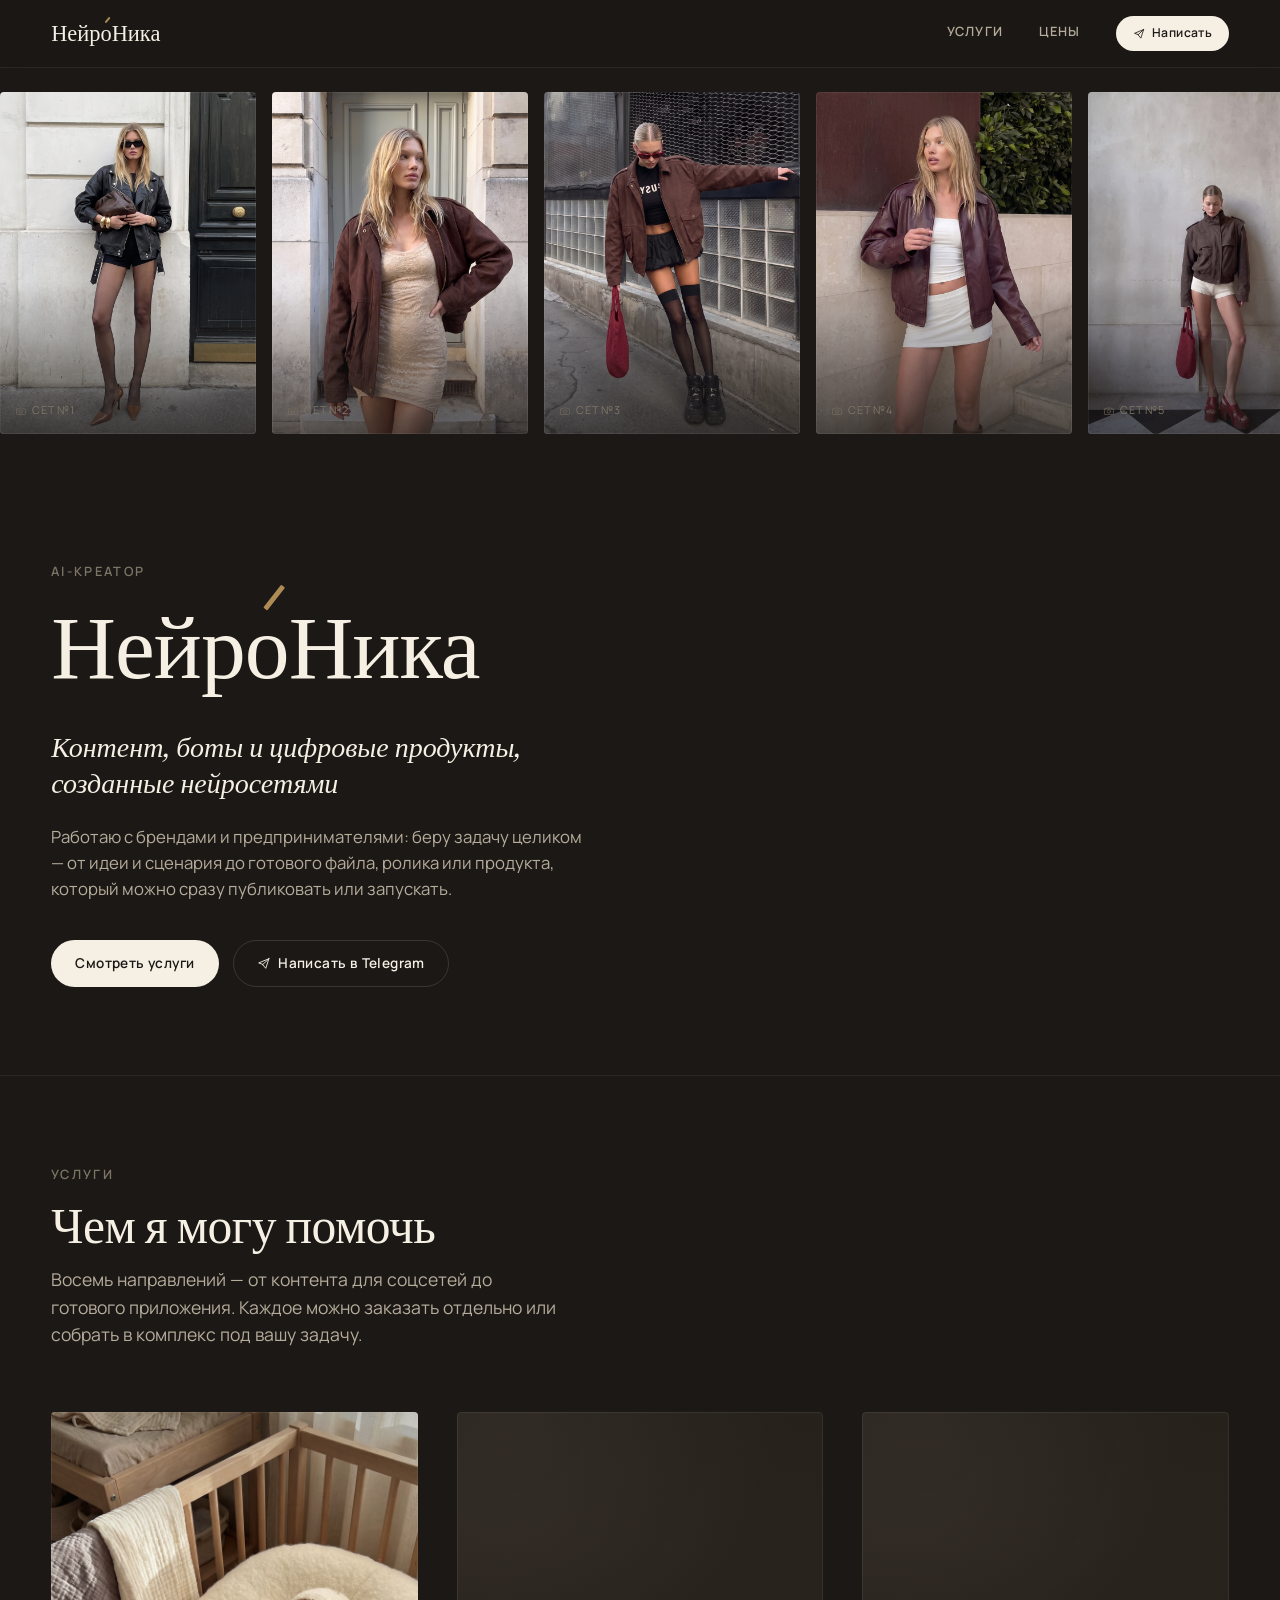
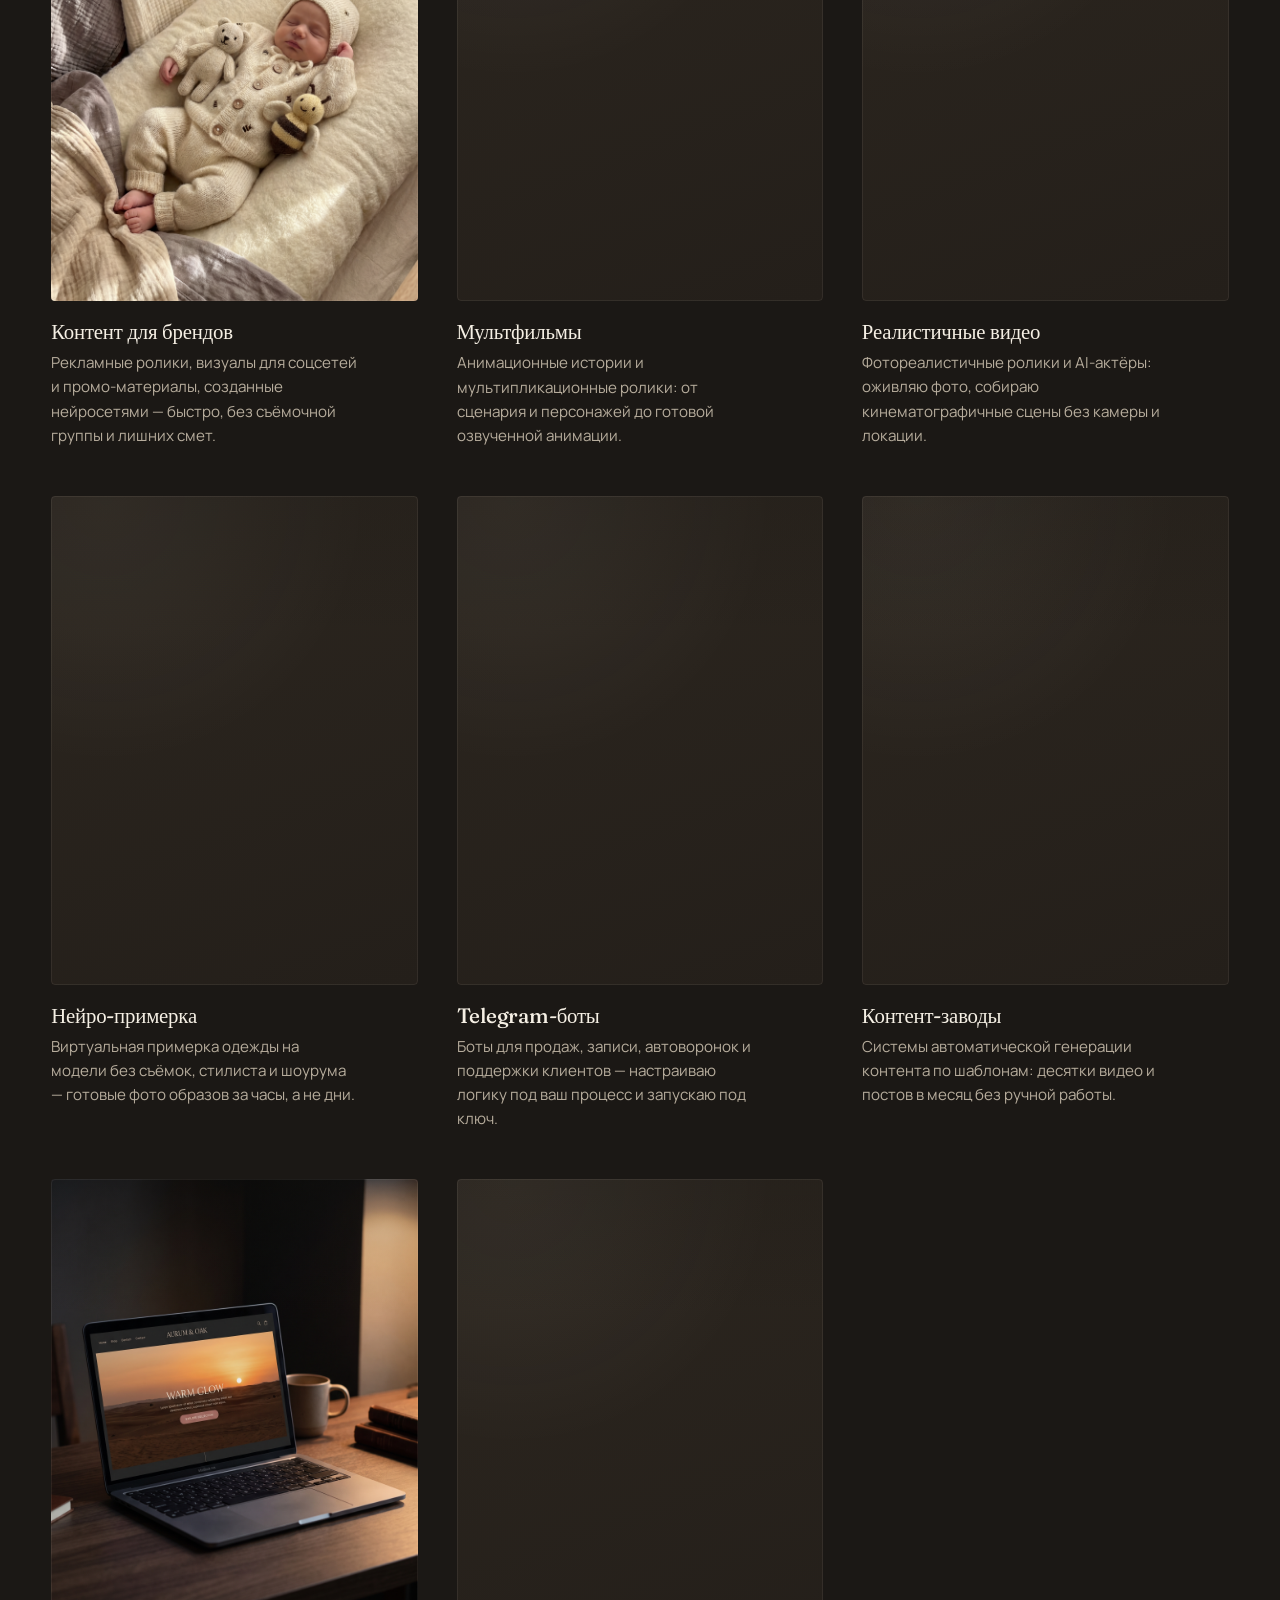
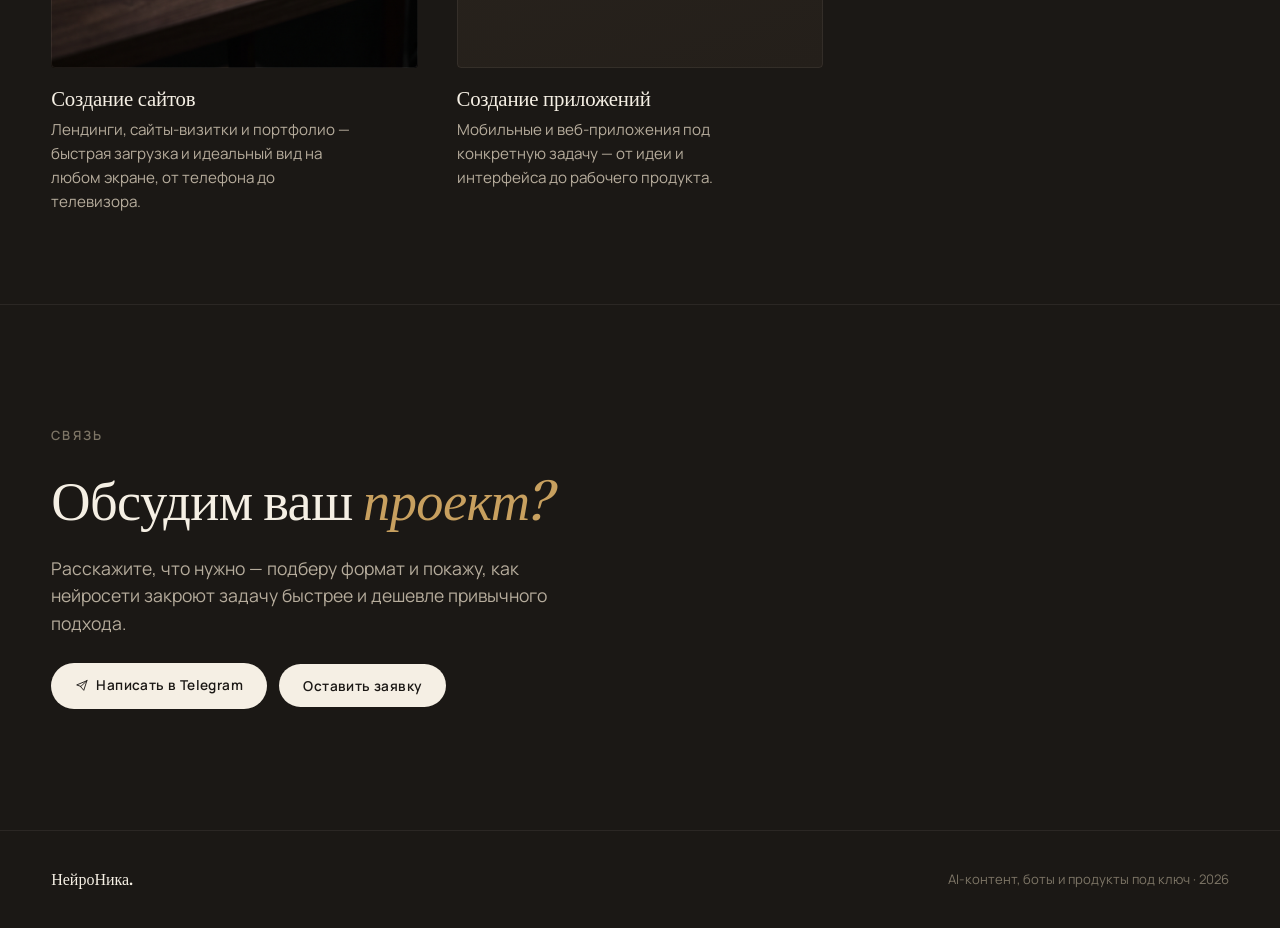
==== index.html @ aef2e0ed "Цены, заявки в Telegram, сеты 1–6, медиа услуг" ====
<!DOCTYPE html>
<html lang="ru">
<head>
  <meta charset="UTF-8">
  <meta name="viewport" content="width=device-width, initial-scale=1.0">
  <title>НейроНика — AI-креатор: контент, боты и цифровые продукты</title>
  <meta name="description" content="НейроНика — нейрокреатор. Контент для брендов, мультфильмы, реалистичные видео, нейро-примерка, Telegram-боты, контент-заводы, сайты и приложения.">
  <meta name="theme-color" content="#1b1815">

  <meta property="og:type" content="website">
  <meta property="og:title" content="НейроНика — AI-креатор">
  <meta property="og:description" content="Контент, боты и цифровые продукты, созданные нейросетями. Восемь направлений под ключ.">
  <meta property="og:locale" content="ru_RU">
  <!-- TODO: заменить на реальный домен после покупки -->
  <meta property="og:url" content="https://example.com/">

  <link rel="icon" href="assets/favicon.svg" type="image/svg+xml">
  <link rel="preconnect" href="https://fonts.googleapis.com">
  <link rel="preconnect" href="https://fonts.gstatic.com" crossorigin>
  <link href="https://fonts.googleapis.com/css2?family=Fraunces:ital,opsz,wght@0,9..144,300;0,9..144,400;0,9..144,500;0,9..144,600;1,9..144,400;1,9..144,500&family=Manrope:wght@300;400;500;600;700&display=swap" rel="stylesheet">
  <link rel="stylesheet" href="css/styles.css">
</head>
<body>

  <svg style="display:none" aria-hidden="true">
    <defs>
      <symbol id="icon-camera" viewBox="0 0 24 24" fill="none" stroke="currentColor" stroke-width="1.5" stroke-linecap="round" stroke-linejoin="round">
        <path d="M4 8h3l1.5-2h7L17 8h3a1 1 0 0 1 1 1v9a1 1 0 0 1-1 1H4a1 1 0 0 1-1-1V9a1 1 0 0 1 1-1z"/>
        <circle cx="12" cy="13" r="3.3"/>
      </symbol>
      <symbol id="icon-send" viewBox="0 0 24 24" fill="none" stroke="currentColor" stroke-width="1.6" stroke-linecap="round" stroke-linejoin="round">
        <path d="M21 3L3 10.5l7 2.5m11-10l-5.5 17-5.5-6.5m11-10.5L10.5 13"/>
      </symbol>
    </defs>
  </svg>

  <header class="site-header">
    <div class="container">
      <a href="#top" class="logo" aria-label="НейроНика"><span class="brand-title">Нейр<span class="brand-title__o">о</span>Ника</span></a>
      <nav class="nav-links" aria-label="Основная навигация">
        <a href="#services" class="nav-link nav-link--services">Услуги</a>
        <a href="prices/" class="nav-link">Цены</a>
        <a href="https://t.me/che_nikaa" target="_blank" rel="noopener noreferrer" class="btn btn-primary btn-sm">
          <svg viewBox="0 0 24 24" aria-hidden="true"><use href="#icon-send"></use></svg>
          Написать
        </a>
      </nav>
    </div>
  </header>

  <main id="top">

    <div class="filmstrip" role="group" aria-label="Примеры работ">
      <a href="series/01/" class="film-tile">
        <img src="assets/images/works/series-01/db2954a165c34dc697b6469d724d5fc7_aec87408-4393-461d-ba6b-714c291a4aa3.jpg" alt="Нейро-примерка — Сет №1" width="600" height="800" loading="eager" decoding="async">
        <span class="film-tag"><svg viewBox="0 0 24 24" aria-hidden="true"><use href="#icon-camera"></use></svg>Сет №1</span>
      </a>
      <a href="series/02/" class="film-tile">
        <img src="assets/images/works/series-02/d6ce73dec37bade23260303c19ba2af7_a96a1e4a-4b61-44e6-9b2e-cac2b921587a.jpg" alt="Нейро-примерка — Сет №2" width="600" height="800" loading="lazy" decoding="async">
        <span class="film-tag"><svg viewBox="0 0 24 24" aria-hidden="true"><use href="#icon-camera"></use></svg>Сет №2</span>
      </a>
      <a href="series/03/" class="film-tile">
        <img src="assets/images/works/series-03/fcf70275f054d0418238fe9f2f828f1e_432818bc-a2c5-4dc4-a0d6-c63102c9b6f2.jpg" alt="Нейро-примерка — Сет №3" width="600" height="800" loading="lazy" decoding="async">
        <span class="film-tag"><svg viewBox="0 0 24 24" aria-hidden="true"><use href="#icon-camera"></use></svg>Сет №3</span>
      </a>
      <a href="series/04/" class="film-tile">
        <img src="assets/images/works/series-04/01aa1f10568a02f12cfb9216b314f72f_e4034521-67de-4f1c-bacf-3a342560a0cd.jpg" alt="Нейро-примерка — Сет №4" width="600" height="800" loading="lazy" decoding="async">
        <span class="film-tag"><svg viewBox="0 0 24 24" aria-hidden="true"><use href="#icon-camera"></use></svg>Сет №4</span>
      </a>
      <a href="series/05/" class="film-tile">
        <img src="assets/images/works/series-05/16810db8bfdfdb007d8f62977740484d_64b563f0-cc37-4170-bdbc-8fb4809f1f68.jpg" alt="Нейро-примерка — Сет №5" width="600" height="800" loading="lazy" decoding="async">
        <span class="film-tag"><svg viewBox="0 0 24 24" aria-hidden="true"><use href="#icon-camera"></use></svg>Сет №5</span>
      </a>
      <a href="series/06/" class="film-tile">
        <img src="assets/images/works/series-06/b8d2c90292c4b84c788c985b52a58bea_7c5979e8-f31d-4ab7-b8d0-846ca2a7879c.jpg" alt="Нейро-примерка — Сет №6" width="600" height="800" loading="lazy" decoding="async">
        <span class="film-tag"><svg viewBox="0 0 24 24" aria-hidden="true"><use href="#icon-camera"></use></svg>Сет №6</span>
      </a>
    </div>

    <section class="hero">
      <div class="container">
        <div class="hero-inner">
          <span class="eyebrow">AI-креатор</span>
          <h1><span class="brand-title">Нейр<span class="brand-title__o">о</span>Ника</span></h1>
          <p class="hero-lead">Контент, боты и цифровые продукты, созданные нейросетями</p>
          <p class="hero-sub">Работаю с брендами и предпринимателями: беру задачу целиком — от идеи и сценария до готового файла, ролика или продукта, который можно сразу публиковать или запускать.</p>
          <div class="hero-actions">
            <a href="#services" class="btn btn-primary">Смотреть услуги</a>
            <a href="https://t.me/che_nikaa" target="_blank" rel="noopener noreferrer" class="btn btn-ghost">
              <svg viewBox="0 0 24 24" aria-hidden="true"><use href="#icon-send"></use></svg>
              Написать в Telegram
            </a>
          </div>
        </div>
      </div>
    </section>

    <section class="services" id="services">
      <div class="container">
        <div class="section-head">
          <span class="eyebrow">Услуги</span>
          <h2>Чем я могу помочь</h2>
          <p>Восемь направлений — от контента для соцсетей до готового приложения. Каждое можно заказать отдельно или собрать в комплекс под вашу задачу.</p>
        </div>

        <div class="services-grid">

          <article class="card">
            <div class="card-photo">
              <img src="assets/images/services/service-01.jpg" alt="Контент для брендов" width="600" height="800" loading="lazy" decoding="async">
            </div>
            <h3>Контент для брендов</h3>
            <p>Рекламные ролики, визуалы для соцсетей и промо-материалы, созданные нейросетями — быстро, без съёмочной группы и лишних смет.</p>
          </article>

          <article class="card">
            <div class="card-photo">
              <video src="assets/videos/services/service-02.mp4" muted loop playsinline autoplay preload="metadata" aria-label="Мультфильмы — пример работы"></video>
            </div>
            <h3>Мультфильмы</h3>
            <p>Анимационные истории и мультипликационные ролики: от сценария и персонажей до готовой озвученной анимации.</p>
          </article>

          <article class="card">
            <div class="card-photo">
              <video src="assets/videos/services/service-03.mp4" muted loop playsinline autoplay preload="metadata" aria-label="Реалистичные видео — пример работы"></video>
            </div>
            <h3>Реалистичные видео</h3>
            <p>Фотореалистичные ролики и AI-актёры: оживляю фото, собираю кинематографичные сцены без камеры и локации.</p>
          </article>

          <article class="card">
            <div class="card-photo">
              <img src="assets/images/services/service-04.jpg" alt="Нейро-примерка" width="600" height="800" loading="lazy" decoding="async">
            </div>
            <h3>Нейро-примерка</h3>
            <p>Виртуальная примерка одежды на модели без съёмок, стилиста и шоурума — готовые фото образов за часы, а не дни.</p>
          </article>

          <article class="card">
            <div class="card-photo">
              <img src="assets/images/services/service-05.jpg" alt="Telegram-боты" width="600" height="800" loading="lazy" decoding="async">
            </div>
            <h3>Telegram-боты</h3>
            <p>Боты для продаж, записи, автоворонок и поддержки клиентов — настраиваю логику под ваш процесс и запускаю под ключ.</p>
          </article>

          <article class="card">
            <div class="card-photo">
              <img src="assets/images/services/service-06.jpg" alt="Контент-заводы" width="600" height="800" loading="lazy" decoding="async">
            </div>
            <h3>Контент-заводы</h3>
            <p>Системы автоматической генерации контента по шаблонам: десятки видео и постов в месяц без ручной работы.</p>
          </article>

          <article class="card">
            <div class="card-photo">
              <img src="assets/images/services/service-07.jpg" alt="Создание сайтов" width="600" height="800" loading="lazy" decoding="async">
            </div>
            <h3>Создание сайтов</h3>
            <p>Лендинги, сайты-визитки и портфолио — быстрая загрузка и идеальный вид на любом экране, от телефона до телевизора.</p>
          </article>

          <article class="card">
            <div class="card-photo">
              <img src="assets/images/services/service-08.jpg" alt="Создание приложений" width="600" height="800" loading="lazy" decoding="async">
            </div>
            <h3>Создание приложений</h3>
            <p>Мобильные и веб-приложения под конкретную задачу — от идеи и интерфейса до рабочего продукта.</p>
          </article>

        </div>
      </div>
    </section>

    <section id="contact">
      <div class="container">
        <div class="contact-inner">
          <span class="eyebrow">Связь</span>
          <h2>Обсудим ваш <em>проект?</em></h2>
          <p>Расскажите, что нужно — подберу формат и покажу, как нейросети закроют задачу быстрее и дешевле привычного подхода.</p>
          <div class="contact-actions">
            <a href="https://t.me/che_nikaa" target="_blank" rel="noopener noreferrer" class="btn btn-primary">
              <svg viewBox="0 0 24 24" aria-hidden="true"><use href="#icon-send"></use></svg>
              Написать в Telegram
            </a>
            <button type="button" class="btn btn-primary" data-lead-open>Оставить заявку</button>
          </div>
        </div>
      </div>
    </section>
  </main>

  <footer>
    <div class="container">
      <span class="footer-brand">НейроНика.</span>
      <span class="footer-note">AI-контент, боты и продукты под ключ · 2026</span>
    </div>
  </footer>

  <script src="js/lead-form.js" defer></script>
</body>
</html>
---- css/styles.css ----
:root {
  --bg: #1b1815;
  --panel: #241f1a;
  --panel-2: #2c261f;
  --ink: #f5efe4;
  --ink-dim: #b6ac9c;
  --ink-faint: #7d7566;
  --line: rgba(245, 239, 228, 0.14);
  --line-soft: rgba(245, 239, 228, 0.07);
  --gold: #c8a05f;

  --container: 1360px;
  --pad-in: clamp(1.25rem, 4vw, 4rem);

  color-scheme: dark;
}

@media (min-width: 1800px) {
  :root {
    --container: 1560px;
  }

  body {
    font-size: 1.06rem;
  }
}

*,
*::before,
*::after {
  box-sizing: border-box;
}

html {
  scroll-behavior: smooth;
}

body {
  margin: 0;
  background: var(--bg);
  color: var(--ink);
  font-family: 'Manrope', system-ui, -apple-system, 'Segoe UI', sans-serif;
  font-weight: 400;
  line-height: 1.55;
  -webkit-font-smoothing: antialiased;
  overflow-x: hidden;
}

img,
svg {
  max-width: 100%;
  display: block;
}

a {
  color: inherit;
  text-decoration: none;
}

::selection {
  background: var(--gold);
  color: #1b1815;
}

.container {
  width: 100%;
  max-width: var(--container);
  margin-inline: auto;
  padding-inline: var(--pad-in);
}

.eyebrow {
  font-family: 'Manrope', sans-serif;
  font-size: clamp(0.72rem, 0.68rem + 0.15vw, 0.8rem);
  font-weight: 600;
  letter-spacing: 0.18em;
  text-transform: uppercase;
  color: var(--ink-faint);
}

h1,
h2,
h3 {
  font-family: 'Fraunces', Georgia, 'Times New Roman', serif;
  font-weight: 500;
  line-height: 1.06;
  margin: 0;
  text-wrap: balance;
  letter-spacing: -0.01em;
}

em {
  font-style: italic;
  font-weight: 400;
  color: var(--gold);
}

p {
  margin: 0;
}

a:focus-visible,
button:focus-visible {
  outline: 2px solid var(--gold);
  outline-offset: 3px;
  border-radius: 2px;
}

/* ---------- header ---------- */
.site-header {
  position: sticky;
  top: 0;
  z-index: 50;
  padding-top: env(safe-area-inset-top, 0px);
  background: rgba(27, 24, 21, 0.72);
  backdrop-filter: blur(14px) saturate(120%);
  -webkit-backdrop-filter: blur(14px) saturate(120%);
  border-bottom: 1px solid var(--line-soft);
}

.site-header .container {
  display: flex;
  align-items: center;
  justify-content: space-between;
  gap: 1rem;
  padding-block: 1rem;
}

.logo {
  font-family: 'Fraunces', serif;
  font-weight: 500;
  font-size: clamp(1.15rem, 1rem + 0.5vw, 1.4rem);
  white-space: nowrap;
}

.nav-links {
  display: flex;
  align-items: center;
  gap: clamp(1.25rem, 3vw, 2.25rem);
}

.nav-link {
  font-size: 0.8rem;
  font-weight: 600;
  letter-spacing: 0.1em;
  text-transform: uppercase;
  color: var(--ink-dim);
  padding-bottom: 3px;
  border-bottom: 1px solid transparent;
  transition: color 0.2s ease, border-color 0.2s ease;
}

.nav-link:hover {
  color: var(--ink);
  border-color: var(--line);
}

@media (max-width: 420px) {
  .nav-link--services {
    display: none;
  }
}

.btn {
  display: inline-flex;
  align-items: center;
  justify-content: center;
  gap: 0.55em;
  font-family: 'Manrope', sans-serif;
  font-weight: 600;
  font-size: 0.85rem;
  letter-spacing: 0.03em;
  border-radius: 999px;
  padding: 0.85em 1.7em;
  border: 1px solid transparent;
  cursor: pointer;
  white-space: nowrap;
  transition: transform 0.25s cubic-bezier(0.2, 0.8, 0.2, 1), background 0.2s ease,
    border-color 0.2s ease, color 0.2s ease;
}

.btn-primary {
  background: var(--ink);
  color: #1b1815;
}

.btn-primary:hover {
  transform: translateY(-2px);
  background: #fff;
}

.btn-ghost {
  background: transparent;
  border-color: var(--line);
  color: var(--ink);
}

.btn-ghost:hover {
  border-color: var(--gold);
  color: var(--gold);
}

.btn-sm {
  padding: 0.6em 1.3em;
  font-size: 0.76rem;
}

.btn svg {
  width: 1em;
  height: 1em;
  flex-shrink: 0;
}

/* ---------- filmstrip ---------- */
.filmstrip {
  display: flex;
  gap: clamp(0.5rem, 1.4vw, 1rem);
  overflow-x: auto;
  scroll-snap-type: x proximity;
  padding: clamp(0.9rem, 2vw, 1.5rem) var(--pad-in);
  scrollbar-width: none;
  -ms-overflow-style: none;
}

.filmstrip::-webkit-scrollbar {
  display: none;
}

.film-tile {
  position: relative;
  flex: 0 0 auto;
  width: clamp(150px, 20vw, 260px);
  aspect-ratio: 3 / 4;
  border-radius: 4px;
  scroll-snap-align: start;
  background:
    radial-gradient(120% 90% at 20% 0%, rgba(245, 239, 228, 0.07), transparent 60%),
    linear-gradient(155deg, var(--panel-2), var(--panel));
  overflow: hidden;
  display: flex;
  align-items: flex-end;
  padding: 0.9rem;
}

a.film-tile {
  text-decoration: none;
  color: inherit;
  transition: transform 0.35s cubic-bezier(0.2, 0.8, 0.2, 1);
}

a.film-tile:hover {
  transform: translateY(-3px);
}

a.film-tile:hover::before {
  border-color: var(--line);
}

.film-tile img {
  position: absolute;
  inset: 0;
  width: 100%;
  height: 100%;
  object-fit: cover;
  z-index: 0;
}

.film-tile::after {
  content: '';
  position: absolute;
  inset: 0;
  background: linear-gradient(to top, rgba(27, 24, 21, 0.72) 0%, transparent 45%);
  z-index: 1;
  pointer-events: none;
}

.film-tile::before {
  content: '';
  position: absolute;
  inset: 0;
  border: 1px solid var(--line-soft);
  border-radius: inherit;
  pointer-events: none;
  z-index: 2;
}

.film-tag {
  position: relative;
  z-index: 3;
  font-size: 0.68rem;
  letter-spacing: 0.08em;
  text-transform: uppercase;
  color: var(--ink-faint);
  display: flex;
  align-items: center;
  gap: 0.5em;
}

.film-tag svg {
  width: 1.1em;
  height: 1.1em;
  opacity: 0.7;
}

/* ---------- hero ---------- */
.hero {
  padding-block: clamp(1rem, 4vw, 2.5rem) clamp(3rem, 7vw, 5.5rem);
}

.hero-inner {
  max-width: 42rem;
  padding-top: clamp(2rem, 6vw, 4rem);
}

.hero .eyebrow {
  display: block;
  margin-bottom: 1.1rem;
}

.hero h1 {
  font-size: clamp(3rem, 6vw + 1rem, 5.6rem);
  margin-bottom: 0.4em;
}

.brand-title__o {
  position: relative;
  display: inline-block;
}

/* Ударение над «о»: короткая черта, наклон справа налево, конец указывает на букву */
.brand-title__o::after {
  content: '';
  position: absolute;
  left: 50%;
  top: -0.18em;
  width: 0.32em;
  height: max(1.5px, 0.055em);
  background: var(--gold);
  transform: translateX(-38%) rotate(-52deg);
  transform-origin: right bottom;
  border-radius: 1px;
  opacity: 0.85;
  pointer-events: none;
}

/* Ударение в шапке — ниже, ближе к «о» */
.site-header .brand-title__o::after {
  top: -0.02em;
  transform: translateX(-40%) rotate(-50deg);
}

.hero-lead {
  font-family: 'Fraunces', serif;
  font-style: italic;
  font-weight: 400;
  font-size: clamp(1.25rem, 1rem + 1vw, 1.75rem);
  color: var(--ink);
  max-width: 30ch;
  margin-bottom: 1.4rem;
  line-height: 1.28;
}

.hero-sub {
  font-size: clamp(0.95rem, 0.9rem + 0.2vw, 1.05rem);
  color: var(--ink-dim);
  max-width: 54ch;
  margin-bottom: 2.4rem;
}

.hero-actions {
  display: flex;
  flex-wrap: wrap;
  gap: 0.9rem;
}

/* ---------- section shell ---------- */
section {
  padding-block: clamp(3.5rem, 7vw, 6.5rem);
}

.section-head {
  display: flex;
  flex-direction: column;
  gap: 0.9rem;
  margin-bottom: clamp(2.5rem, 6vw, 4rem);
  max-width: 40rem;
}

.section-head h2 {
  font-size: clamp(2rem, 1.5rem + 2.2vw, 3.1rem);
}

.section-head p {
  color: var(--ink-dim);
  font-size: clamp(1rem, 0.95rem + 0.2vw, 1.1rem);
  max-width: 46ch;
}

.services {
  border-top: 1px solid var(--line-soft);
  border-bottom: 1px solid var(--line-soft);
}

.services-grid {
  display: grid;
  grid-template-columns: 1fr;
  gap: clamp(2.25rem, 4vw, 3rem) clamp(1.5rem, 3vw, 2.5rem);
}

@media (min-width: 620px) {
  .services-grid {
    grid-template-columns: repeat(2, 1fr);
  }
}

@media (min-width: 1000px) {
  .services-grid {
    grid-template-columns: repeat(3, 1fr);
  }
}

@media (min-width: 1400px) {
  .services-grid {
    grid-template-columns: repeat(4, 1fr);
  }
}

.card {
  display: flex;
  flex-direction: column;
}

.card-photo {
  position: relative;
  aspect-ratio: 3 / 4;
  border-radius: 4px;
  overflow: hidden;
  margin-bottom: 1.25rem;
  background:
    radial-gradient(130% 100% at 15% 0%, rgba(245, 239, 228, 0.06), transparent 55%),
    linear-gradient(160deg, var(--panel-2), var(--panel));
  display: flex;
  flex-direction: column;
  justify-content: space-between;
  padding: 1rem;
  transition: transform 0.4s cubic-bezier(0.2, 0.8, 0.2, 1);
}

.card-photo img,
.card-photo video {
  position: absolute;
  inset: 0;
  width: 100%;
  height: 100%;
  object-fit: cover;
  z-index: 0;
}

.card-photo video {
  pointer-events: none;
}

.card-photo::after {
  content: '';
  position: absolute;
  inset: 0;
  background: linear-gradient(to bottom, rgba(27, 24, 21, 0.25) 0%, transparent 28%);
  z-index: 1;
  pointer-events: none;
}

.card-photo::before {
  content: '';
  position: absolute;
  inset: 0;
  border: 1px solid var(--line-soft);
  border-radius: inherit;
  pointer-events: none;
  z-index: 2;
}

.card-photo:has(img) .card-hint,
.card-photo:has(video) .card-hint {
  display: none;
}

.card:hover .card-photo {
  transform: translateY(-3px);
}

.card-hint {
  font-size: 0.7rem;
  letter-spacing: 0.06em;
  text-transform: uppercase;
  color: var(--ink-faint);
  display: flex;
  align-items: center;
  gap: 0.5em;
}

.card-hint svg {
  width: 1.15em;
  height: 1.15em;
  opacity: 0.65;
  flex-shrink: 0;
}

.card h3 {
  font-size: 1.3rem;
  font-weight: 500;
  margin-bottom: 0.5rem;
}

.card p {
  color: var(--ink-dim);
  font-size: 0.95rem;
  line-height: 1.58;
  max-width: 34ch;
}

/* ---------- contact ---------- */
.contact-inner {
  display: flex;
  flex-direction: column;
  align-items: flex-start;
  gap: 1.6rem;
  padding-block: clamp(1rem, 3vw, 2rem);
}

.contact-inner h2 {
  font-size: clamp(2.1rem, 1.6rem + 2.6vw, 3.4rem);
  max-width: 18ch;
}

.contact-inner > p {
  color: var(--ink-dim);
  max-width: 46ch;
  font-size: clamp(1rem, 0.95rem + 0.2vw, 1.1rem);
}

.contact-actions {
  display: flex;
  flex-wrap: wrap;
  align-items: center;
  gap: 0.75rem;
}

.contact-actions--center {
  justify-content: center;
}

.contact-meta {
  display: flex;
  align-items: center;
  gap: 0.6rem;
  font-size: 0.85rem;
  letter-spacing: 0.04em;
  color: var(--ink-faint);
}

.price-cta {
  padding-block: clamp(1.5rem, 4vw, 2.5rem) clamp(2rem, 5vw, 3rem);
  border-top: 1px solid var(--line-soft);
}

.price-cta .contact-meta {
  width: 100%;
  justify-content: center;
  margin-top: 0.25rem;
}

/* ---------- footer ---------- */
footer {
  padding-block: 2.25rem;
  padding-bottom: calc(2.25rem + env(safe-area-inset-bottom, 0px));
  border-top: 1px solid var(--line-soft);
}

footer .container {
  display: flex;
  flex-wrap: wrap;
  align-items: center;
  justify-content: space-between;
  gap: 0.75rem;
}

.footer-brand {
  font-family: 'Fraunces', serif;
  font-weight: 500;
  font-size: 1rem;
}

.footer-note {
  color: var(--ink-faint);
  font-size: 0.82rem;
}

/* ---------- страница серии ---------- */
.series-page {
  padding-block: clamp(2rem, 5vw, 3.5rem) clamp(4rem, 8vw, 6rem);
}

.series-back {
  display: inline-flex;
  font-size: 0.85rem;
  font-weight: 600;
  letter-spacing: 0.06em;
  text-transform: uppercase;
  color: var(--ink-dim);
  margin-bottom: clamp(2rem, 5vw, 3rem);
  transition: color 0.2s ease;
}

.series-back:hover {
  color: var(--gold);
}

.series-head {
  margin-bottom: clamp(2rem, 5vw, 3.5rem);
}

.series-grid {
  display: grid;
  grid-template-columns: repeat(2, 1fr);
  gap: clamp(1rem, 2vw, 1.5rem);
}

@media (min-width: 620px) {
  .series-grid {
    grid-template-columns: repeat(3, 1fr);
  }
}

@media (min-width: 1000px) {
  .series-grid {
    grid-template-columns: repeat(4, 1fr);
  }
}

.series-item {
  margin: 0;
  aspect-ratio: 3 / 4;
  border-radius: 4px;
  overflow: hidden;
  background:
    radial-gradient(130% 100% at 15% 0%, rgba(245, 239, 228, 0.06), transparent 55%),
    linear-gradient(160deg, var(--panel-2), var(--panel));
  position: relative;
}

.series-item img {
  width: 100%;
  height: 100%;
  object-fit: cover;
  display: block;
}

.series-item::after {
  content: '';
  position: absolute;
  inset: 0;
  border: 1px solid var(--line-soft);
  border-radius: inherit;
  pointer-events: none;
}

/* ---------- страница цен ---------- */
.price-page {
  padding-block: clamp(2rem, 5vw, 3.5rem) clamp(4rem, 8vw, 6rem);
}

.price-hero {
  text-align: center;
  margin-bottom: 0.35rem;
}

.price-hero h1 {
  font-family: 'Fraunces', serif;
  font-weight: 500;
  font-size: clamp(2.5rem, 6vw, 4rem);
  letter-spacing: 0.02em;
  margin: 0;
}

.price-block {
  max-width: 42rem;
  margin-inline: auto;
  /* между разделами (фото / видео / сайты) — плотно */
  margin-bottom: 0;
}

.price-block:last-child {
  margin-bottom: 0;
}

/* меньше зазор между AI-фото / AI-видео / Сайты */
.price-block + .price-block {
  margin-top: -1.15rem;
}

.price-block h2 {
  font-size: 0.85rem;
  font-weight: 600;
  letter-spacing: 0.12em;
  text-transform: uppercase;
  color: var(--gold);
  /* между заголовком раздела и карточками — просторнее */
  margin: 0 0 clamp(0.85rem, 2.5vw, 1.25rem);
  text-align: center;
}

.price-cards {
  display: flex;
  flex-direction: column;
  gap: 0.75rem;
}

.price-card {
  display: grid;
  grid-template-columns: minmax(0, 1.1fr) minmax(0, 1fr) auto;
  align-items: center;
  gap: 0.35rem 1rem;
  padding: clamp(1rem, 2.5vw, 1.25rem) clamp(1.15rem, 3vw, 1.5rem);
  border-radius: 6px;
  background:
    radial-gradient(130% 100% at 15% 0%, rgba(245, 239, 228, 0.06), transparent 55%),
    linear-gradient(160deg, var(--panel-2), var(--panel));
  border: 1px solid var(--line-soft);
  box-shadow: 0 1px 0 rgba(0, 0, 0, 0.12);
}

.price-card__name {
  font-family: 'Fraunces', serif;
  font-weight: 500;
  font-size: 1.05rem;
  margin: 0;
}

.price-card__detail {
  margin: 0;
  color: var(--ink-dim);
  font-size: 0.95rem;
}

.price-card__amount {
  margin: 0;
  font-weight: 600;
  font-size: 1rem;
  letter-spacing: 0.02em;
  text-align: right;
  white-space: nowrap;
}

.price-card--simple {
  grid-template-columns: minmax(0, 1fr) auto;
}

.price-card--note {
  display: block;
}

.price-card--note .price-card__detail {
  color: var(--ink);
  line-height: 1.55;
  font-size: 0.98rem;
}

@media (max-width: 520px) {
  .price-card:not(.price-card--note) {
    grid-template-columns: 1fr;
    gap: 0.25rem;
  }

  .price-card__amount {
    text-align: left;
  }
}

.nav-link--current {
  color: var(--ink);
  border-color: var(--line);
}

/* ---------- заявка (модальное окно) ---------- */
body.lead-modal-open {
  overflow: hidden;
}

.lead-modal {
  position: fixed;
  inset: 0;
  z-index: 200;
  display: grid;
  place-items: center;
  padding: 1rem;
}

.lead-modal[hidden] {
  display: none;
}

.lead-modal__backdrop {
  position: absolute;
  inset: 0;
  background: rgba(12, 10, 8, 0.72);
  backdrop-filter: blur(4px);
}

.lead-modal__dialog {
  position: relative;
  z-index: 1;
  width: min(100%, 26rem);
  max-height: min(92vh, 640px);
  overflow: auto;
  padding: clamp(1.25rem, 3vw, 1.75rem);
  border-radius: 8px;
  border: 1px solid var(--line-soft);
  background:
    radial-gradient(120% 80% at 10% 0%, rgba(245, 239, 228, 0.07), transparent 55%),
    linear-gradient(165deg, var(--panel-2), var(--panel));
  box-shadow: 0 24px 60px rgba(0, 0, 0, 0.45);
}

.lead-modal__close {
  position: absolute;
  top: 0.65rem;
  right: 0.75rem;
  border: 0;
  background: transparent;
  color: var(--ink-dim);
  font-size: 1.65rem;
  line-height: 1;
  cursor: pointer;
  padding: 0.15rem 0.35rem;
}

.lead-modal__close:hover {
  color: var(--ink);
}

.lead-modal__title {
  font-family: 'Fraunces', serif;
  font-size: 1.55rem;
  font-weight: 500;
  margin: 0 2rem 0.35rem 0;
}

.lead-modal__lead {
  margin: 0 0 1.25rem;
  color: var(--ink-dim);
  font-size: 0.92rem;
  line-height: 1.5;
}

.lead-form {
  display: flex;
  flex-direction: column;
  gap: 1rem;
}

.lead-form__field {
  display: flex;
  flex-direction: column;
  gap: 0.35rem;
  font-size: 0.82rem;
  font-weight: 600;
  letter-spacing: 0.04em;
  text-transform: uppercase;
  color: var(--ink-dim);
}

.lead-form__field input,
.lead-form__field select {
  font-family: 'Manrope', sans-serif;
  font-size: 1rem;
  font-weight: 400;
  text-transform: none;
  letter-spacing: normal;
  color: var(--ink);
  padding: 0.65rem 0.75rem;
  border-radius: 4px;
  border: 1px solid var(--line-soft);
  background: rgba(0, 0, 0, 0.22);
}

.lead-form__field input:focus,
.lead-form__field select:focus {
  outline: 2px solid rgba(201, 162, 91, 0.45);
  outline-offset: 1px;
  border-color: var(--gold);
}

.lead-form__hp {
  position: absolute;
  left: -9999px;
  width: 1px;
  height: 1px;
  overflow: hidden;
}

.lead-form__status {
  min-height: 1.25rem;
  margin: 0;
  font-size: 0.9rem;
  color: var(--gold);
}

.lead-form__status--error {
  color: #e8a598;
}

.lead-form__actions {
  display: flex;
  flex-wrap: wrap;
  gap: 0.65rem;
  margin-top: 0.25rem;
}

@media (prefers-reduced-motion: reduce) {
  * {
    animation: none !important;
    transition: none !important;
  }

  .card-photo video {
    display: none;
  }

  .card-photo:has(video) .card-hint {
    display: flex;
  }
}
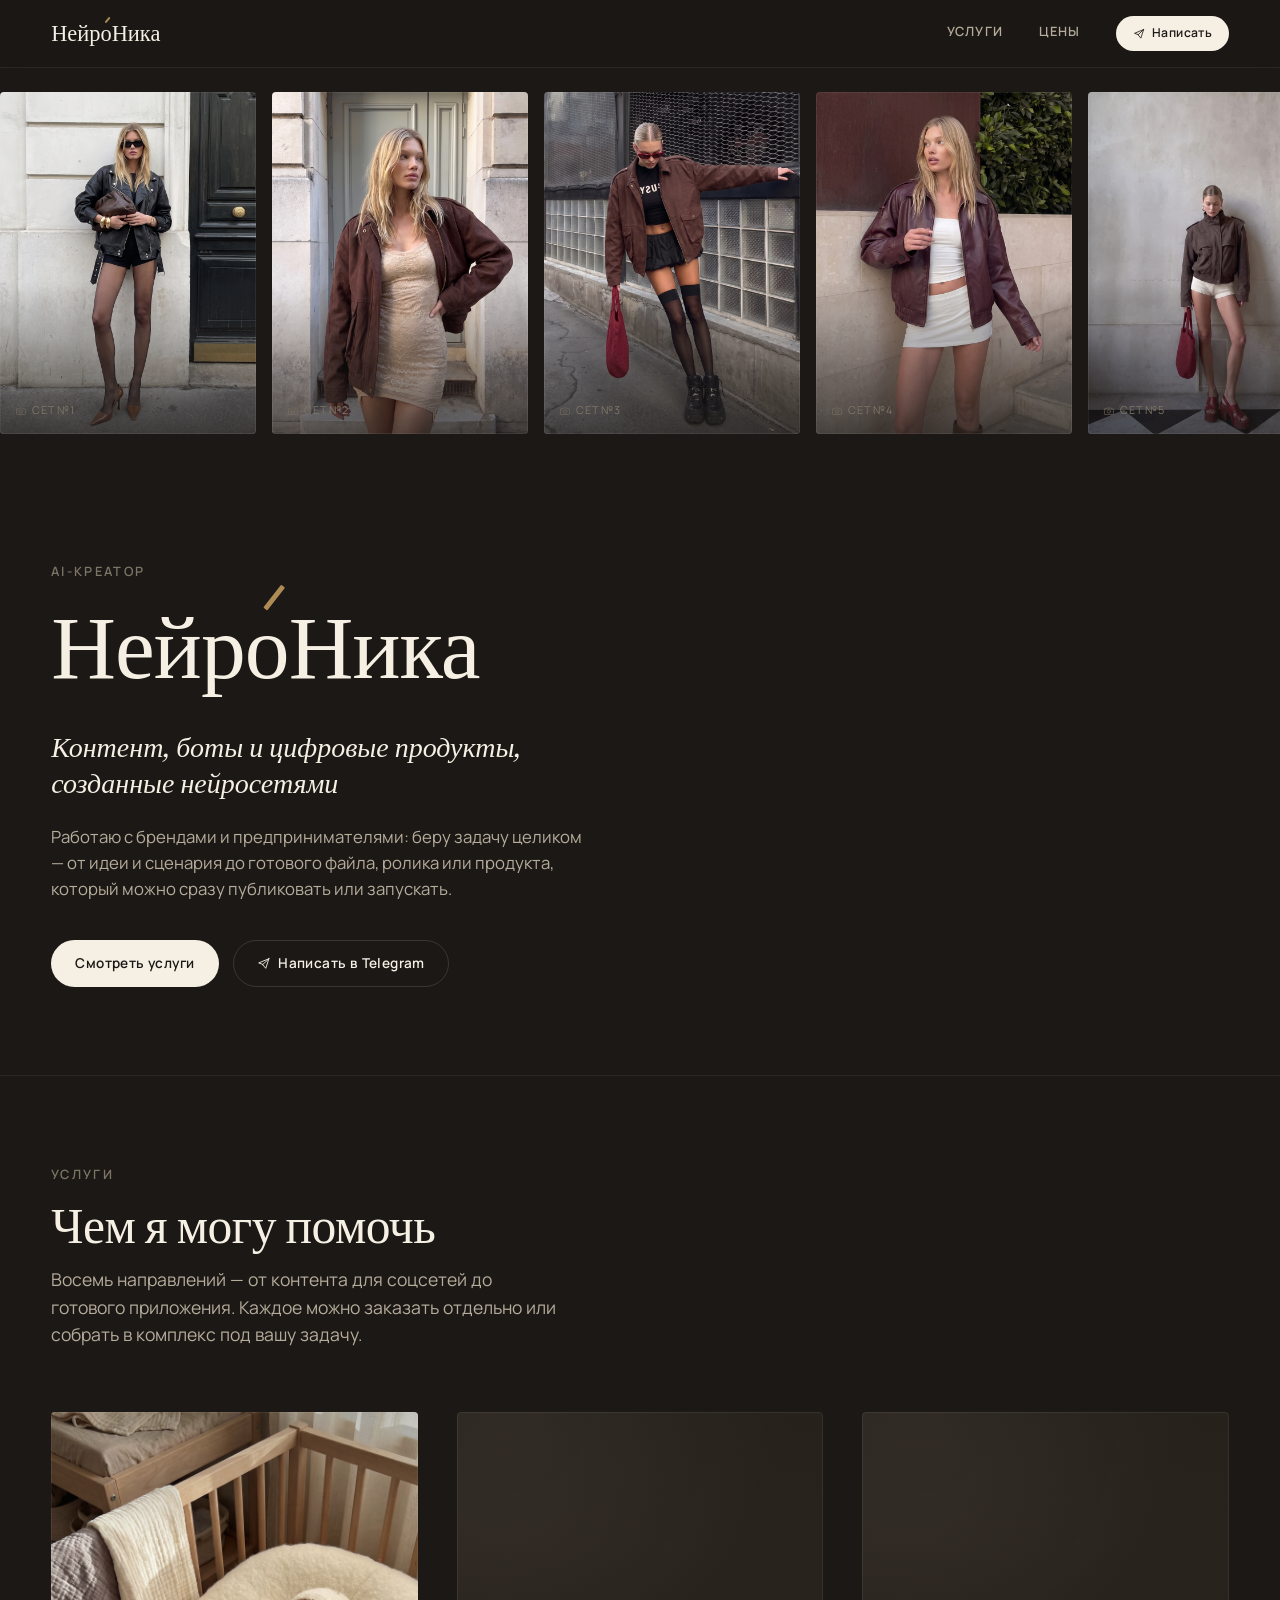
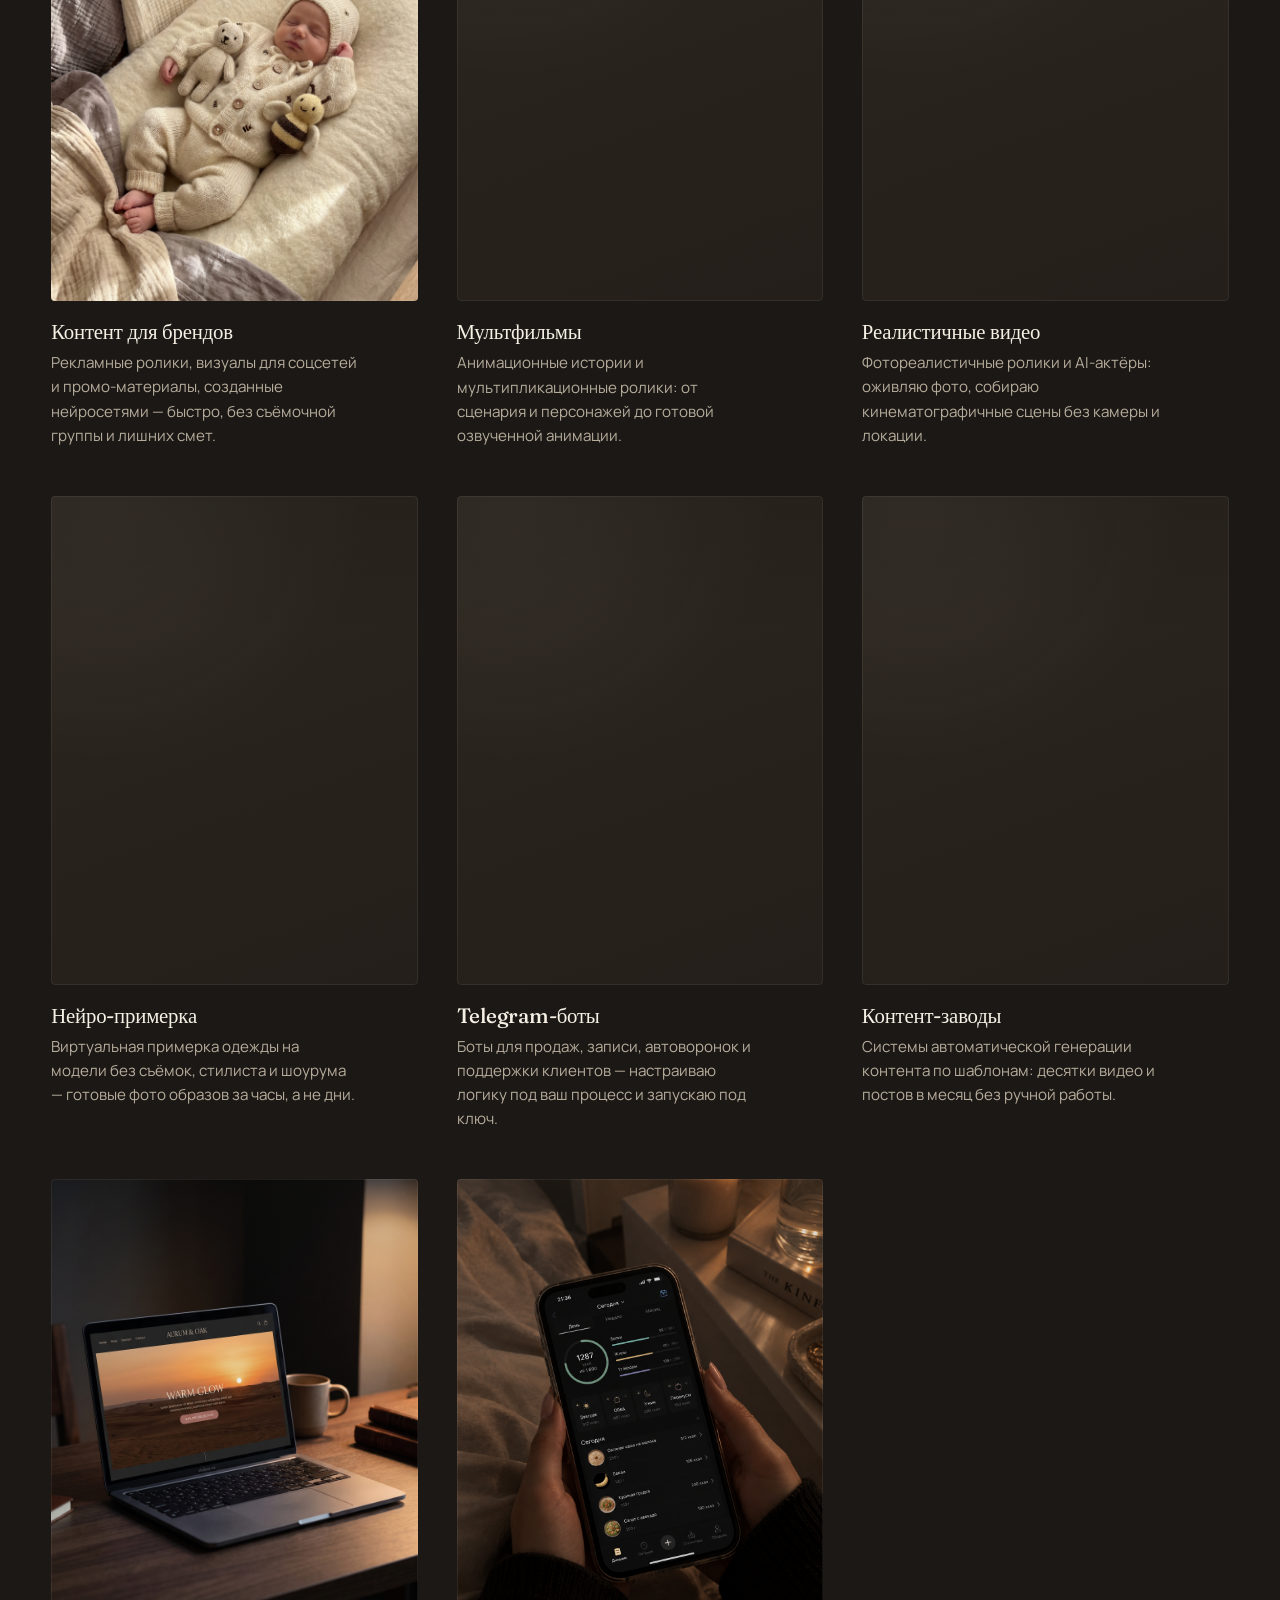
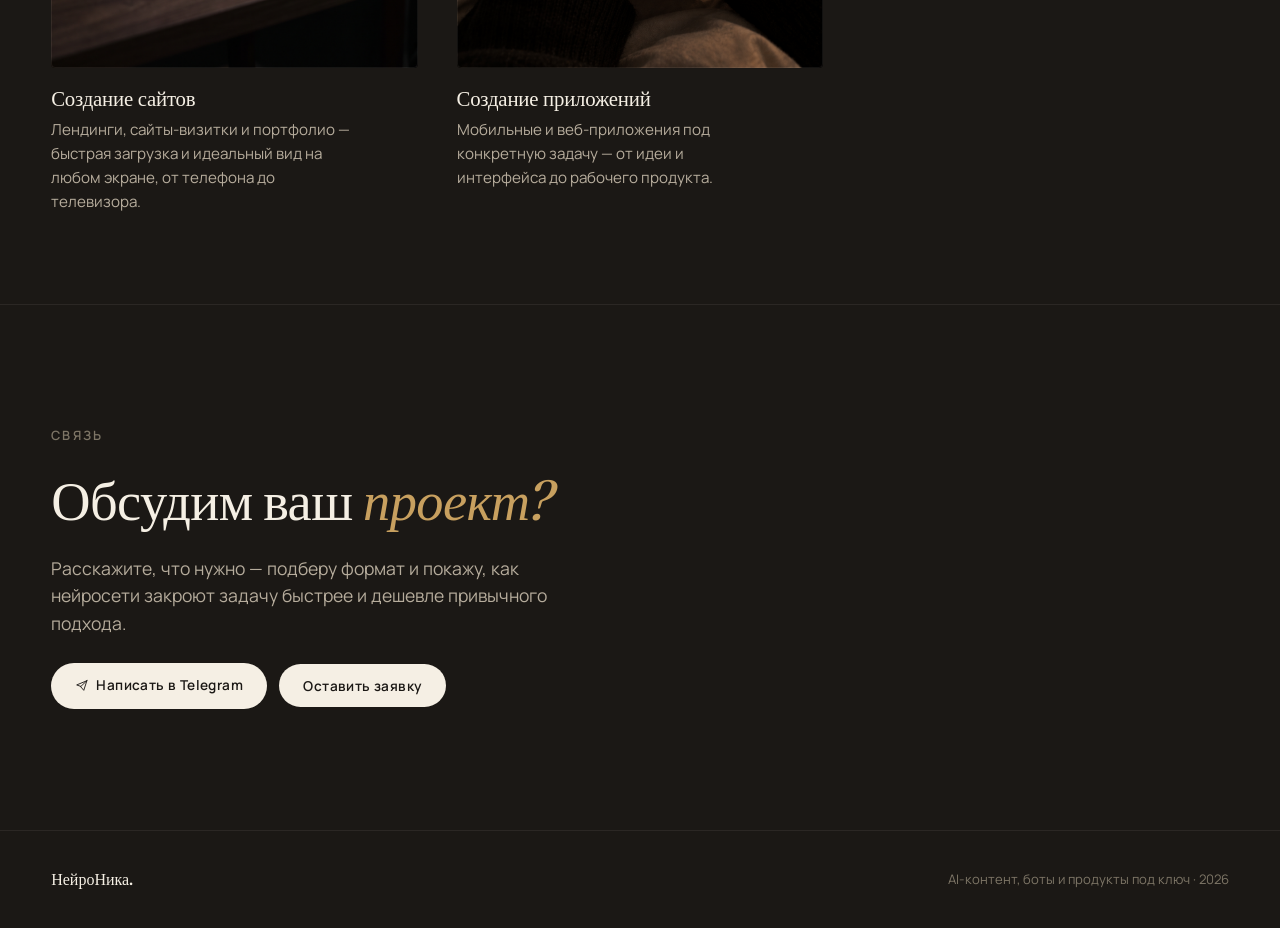
==== commit 0bd0b572: "Домен neironika-ai-studio.ru в sitemap, robots и og:url" ====
--- a/index.html
+++ b/index.html
@@ -11,8 +11,7 @@
   <meta property="og:title" content="НейроНика — AI-креатор">
   <meta property="og:description" content="Контент, боты и цифровые продукты, созданные нейросетями. Восемь направлений под ключ.">
   <meta property="og:locale" content="ru_RU">
-  <!-- TODO: заменить на реальный домен после покупки -->
-  <meta property="og:url" content="https://example.com/">
+  <meta property="og:url" content="https://neironika-ai-studio.ru/">
 
   <link rel="icon" href="assets/favicon.svg" type="image/svg+xml">
   <link rel="preconnect" href="https://fonts.googleapis.com">
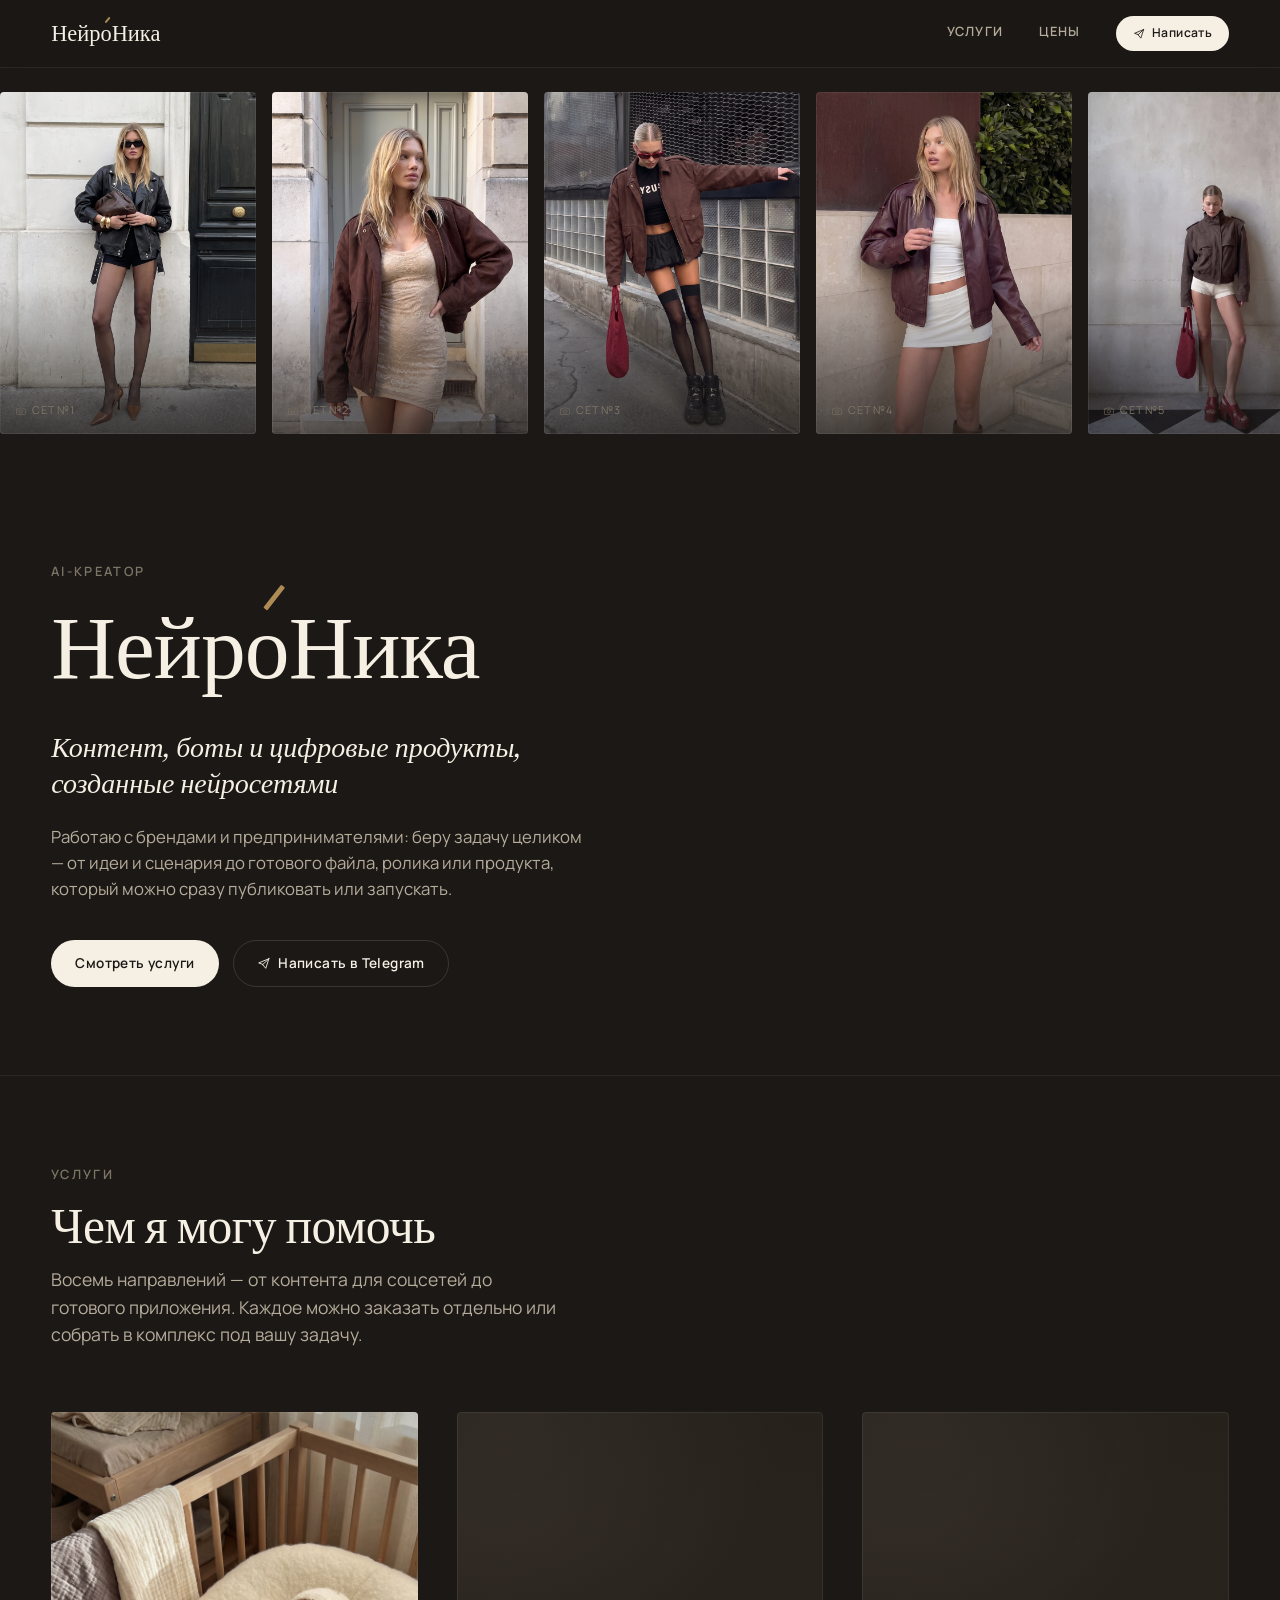
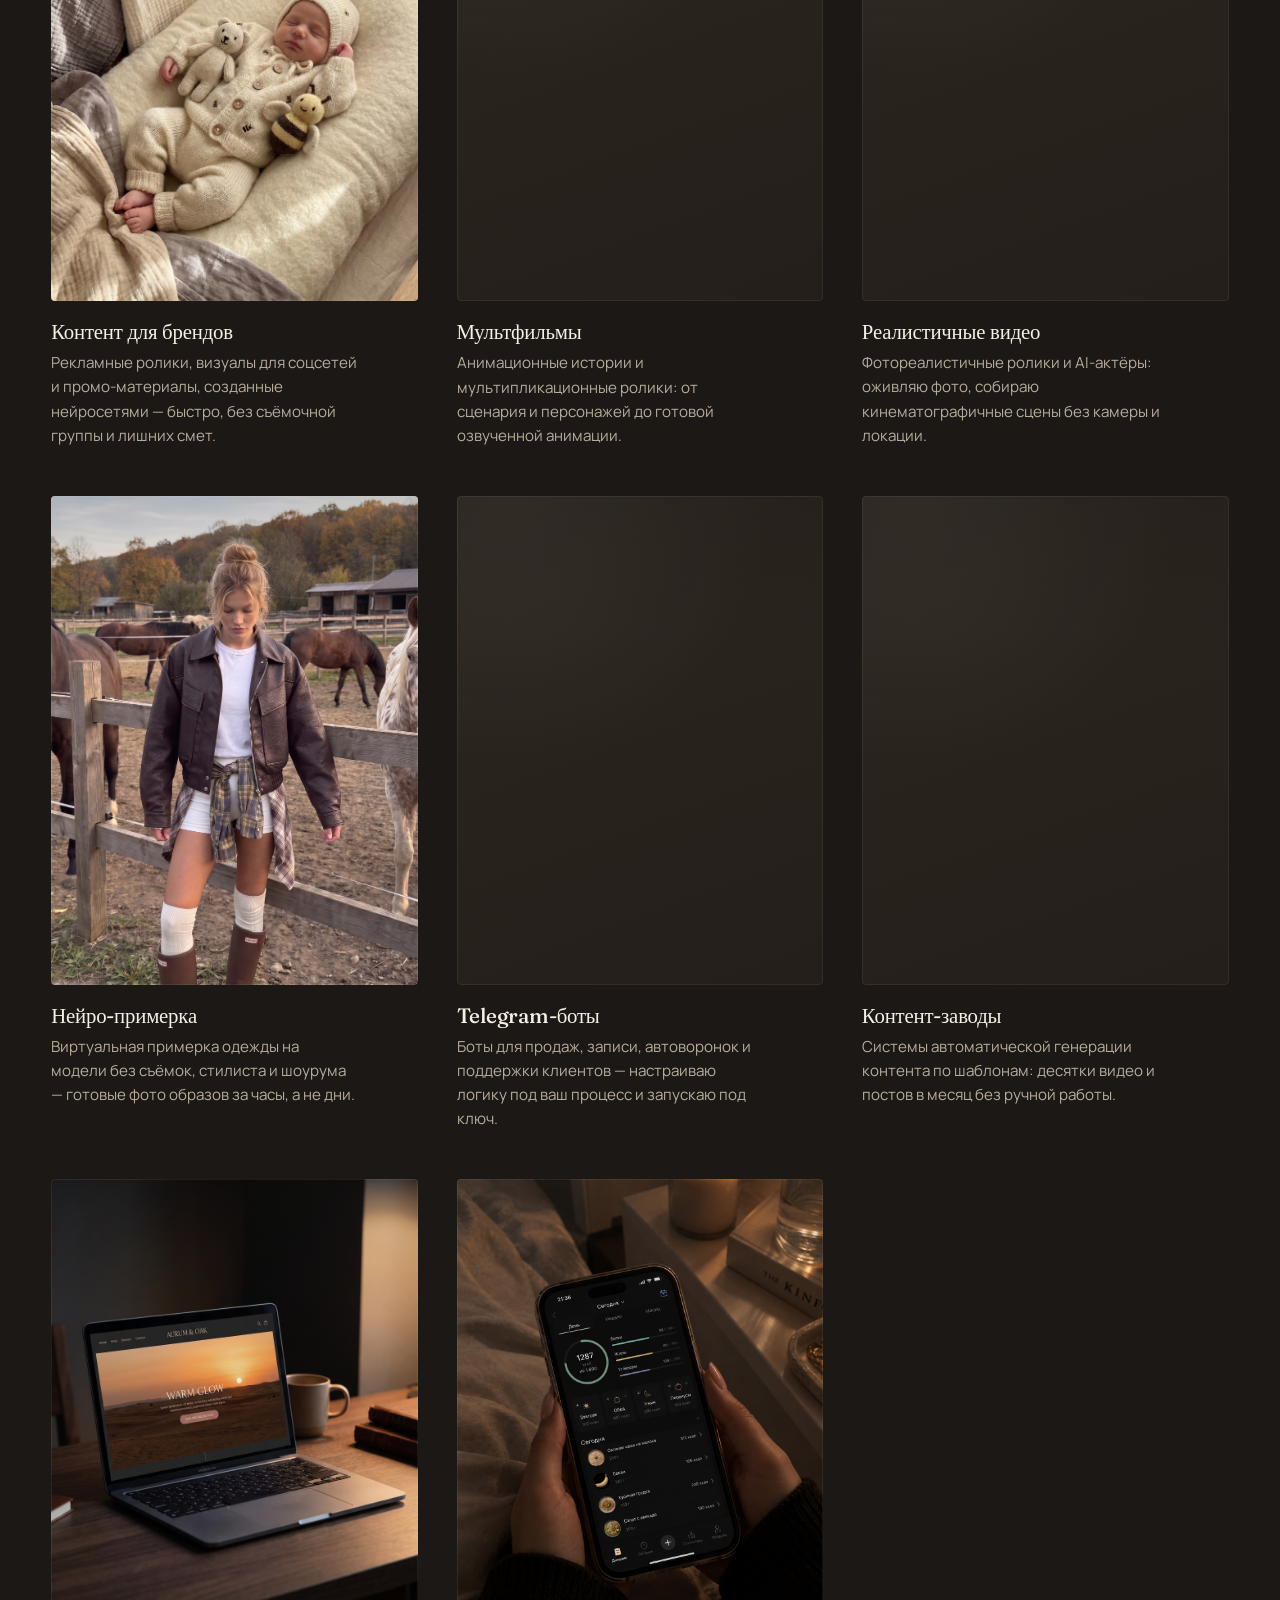
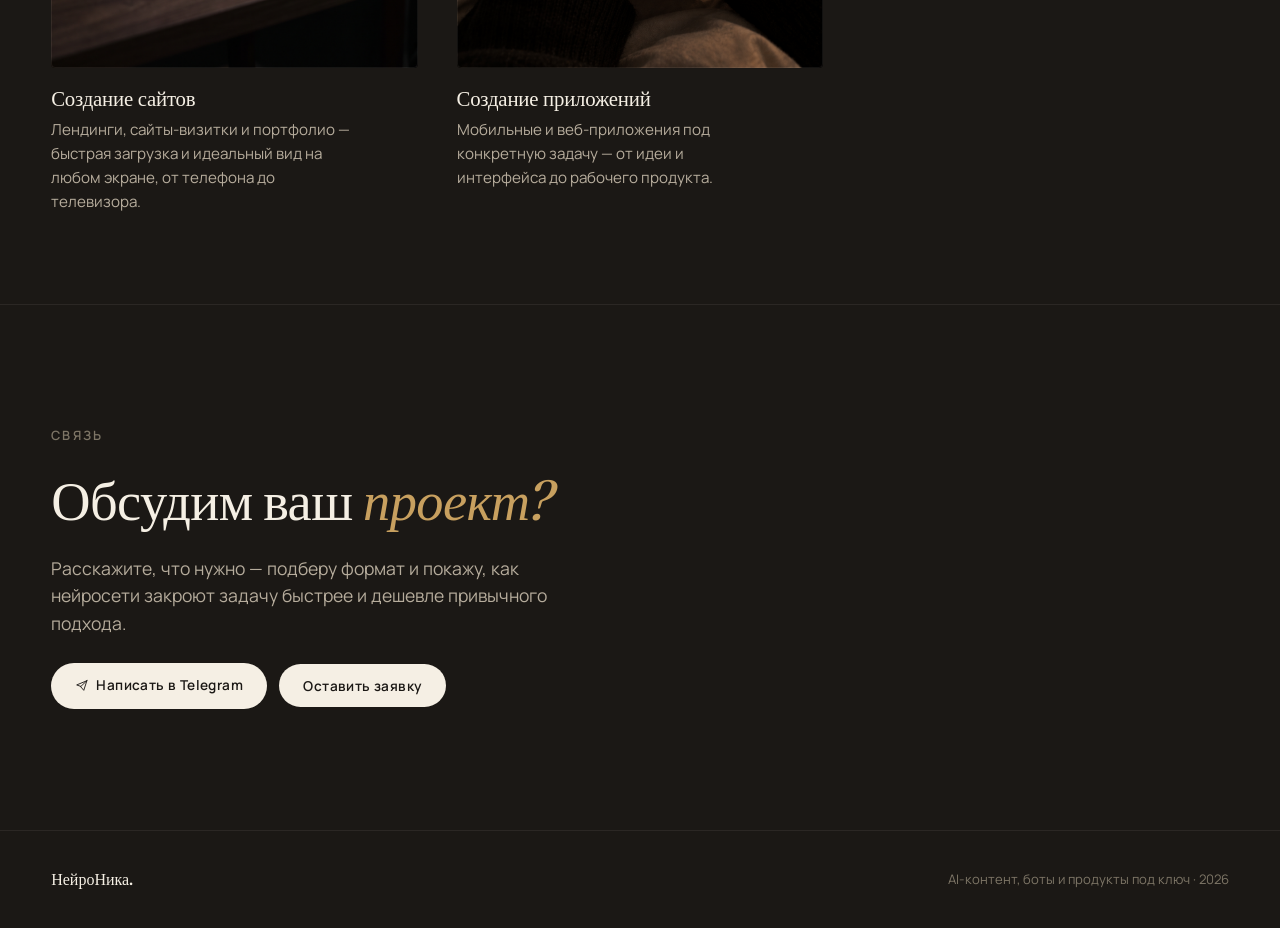
==== commit 77bf8320: "Favicon: кириллическая Н, PNG и ICO" ====
--- a/index.html
+++ b/index.html
@@ -12,8 +12,12 @@
   <meta property="og:description" content="Контент, боты и цифровые продукты, созданные нейросетями. Восемь направлений под ключ.">
   <meta property="og:locale" content="ru_RU">
   <meta property="og:url" content="https://neironika-ai-studio.ru/">
-
-  <link rel="icon" href="assets/favicon.svg" type="image/svg+xml">
+  <meta name="yandex-verification" content="cb52c539e12bd5aa" />
+
+  <link rel="icon" href="/favicon.ico" sizes="32x32">
+  <link rel="icon" href="/assets/favicon-32.png" type="image/png" sizes="32x32">
+  <link rel="icon" href="/assets/favicon.svg" type="image/svg+xml">
+  <link rel="apple-touch-icon" href="/assets/favicon-180.png">
   <link rel="preconnect" href="https://fonts.googleapis.com">
   <link rel="preconnect" href="https://fonts.gstatic.com" crossorigin>
   <link href="https://fonts.googleapis.com/css2?family=Fraunces:ital,opsz,wght@0,9..144,300;0,9..144,400;0,9..144,500;0,9..144,600;1,9..144,400;1,9..144,500&family=Manrope:wght@300;400;500;600;700&display=swap" rel="stylesheet">
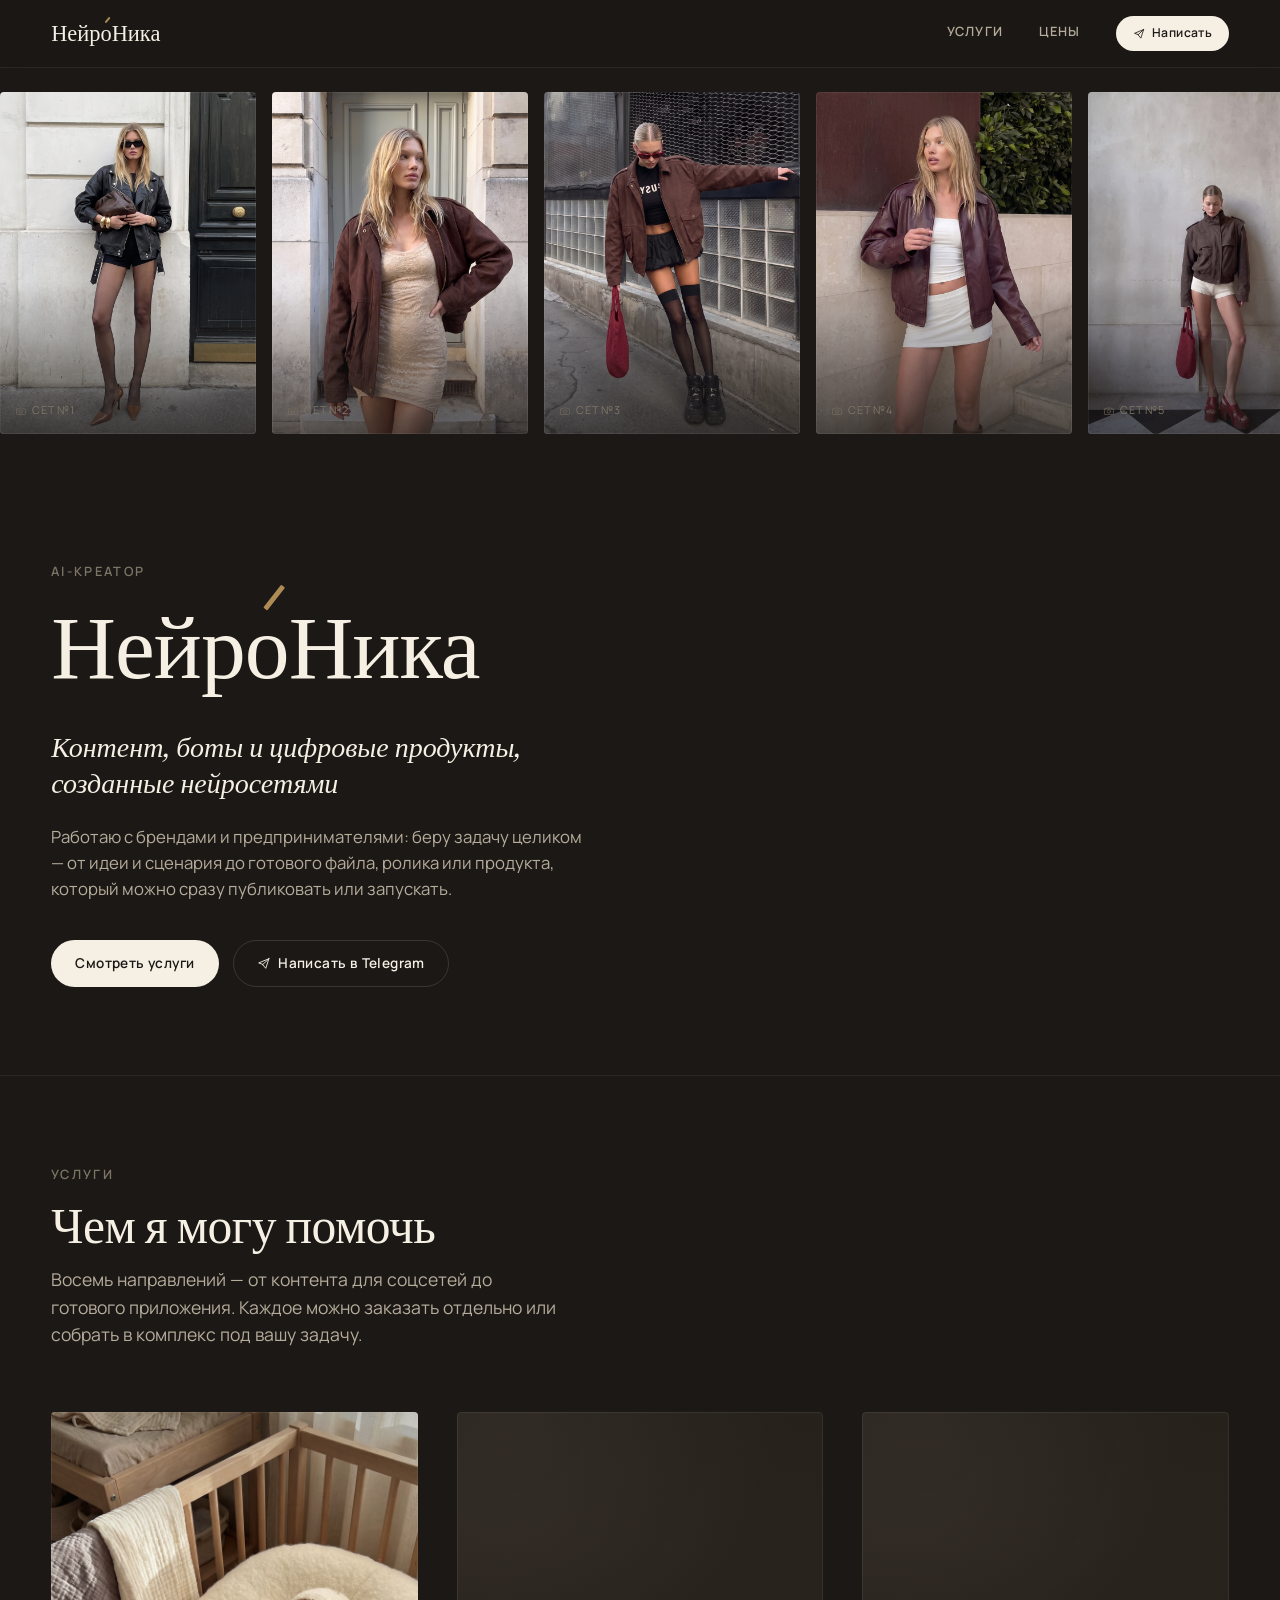
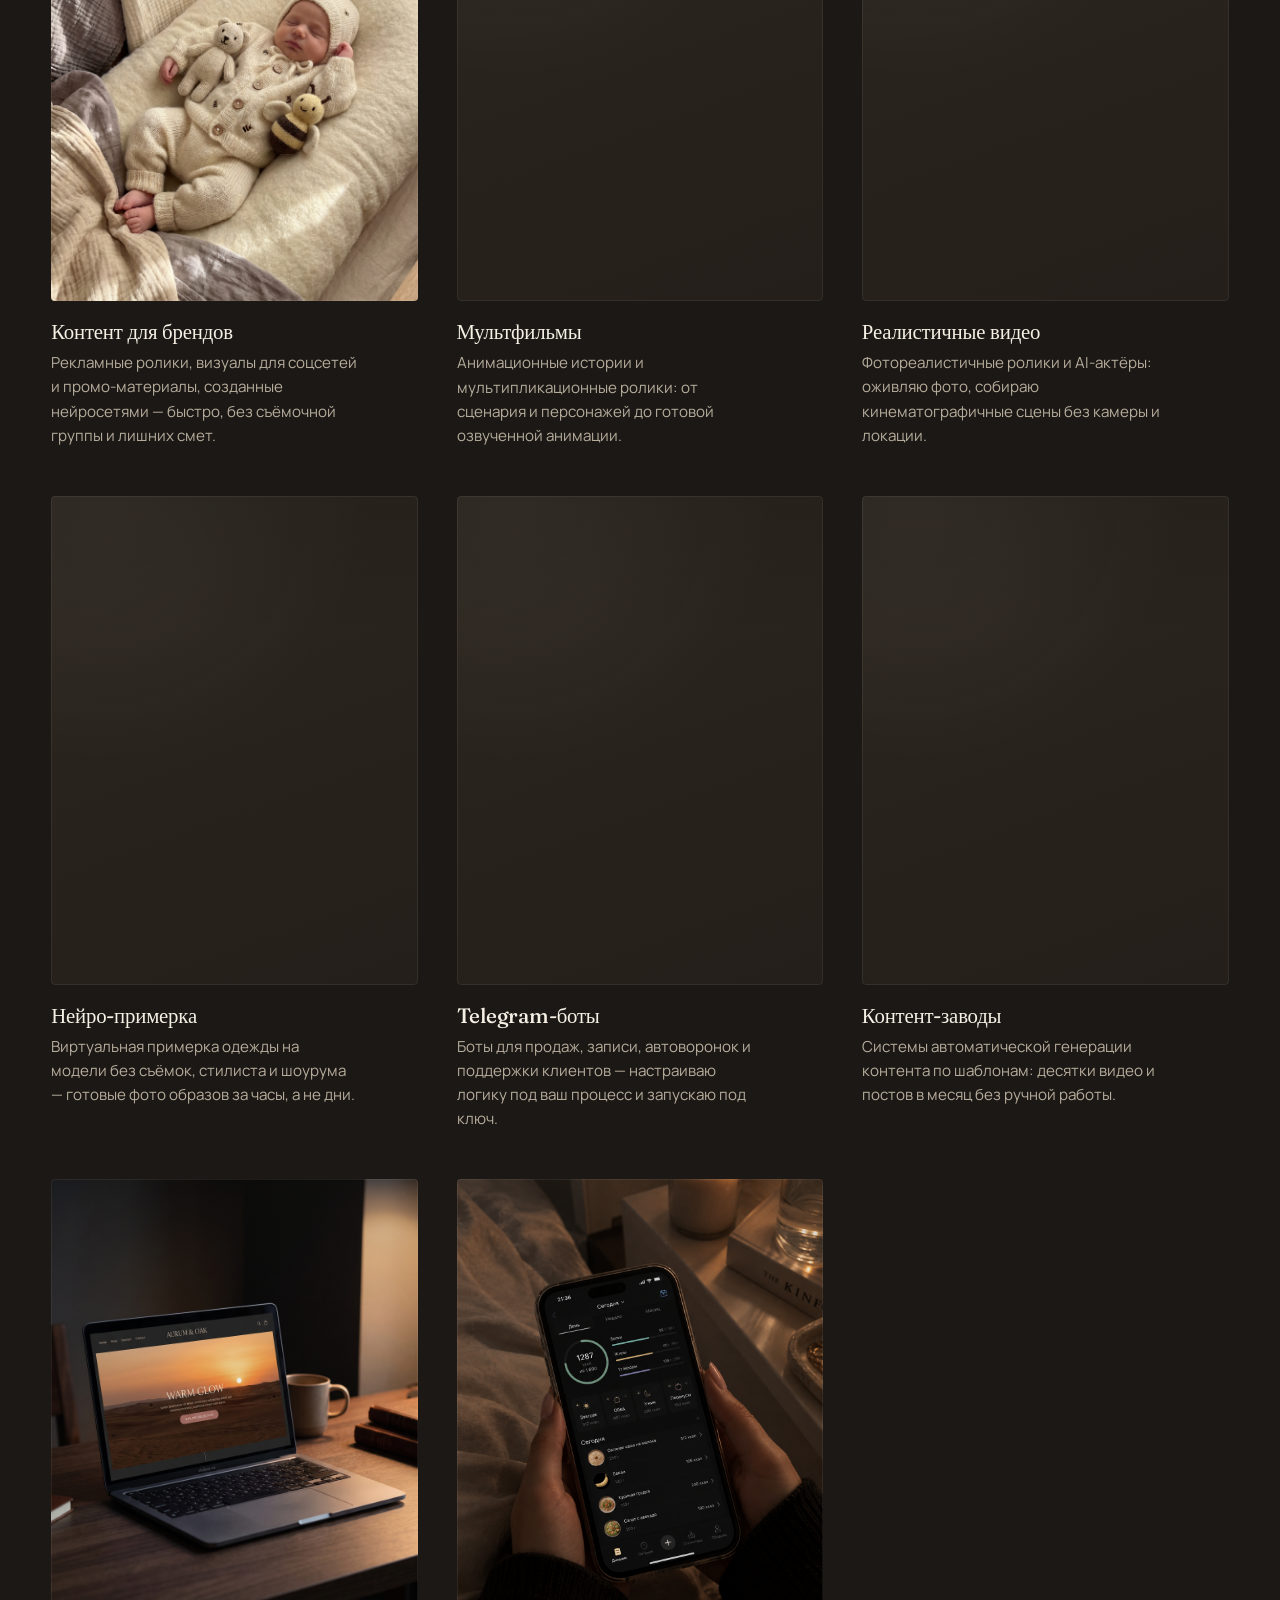
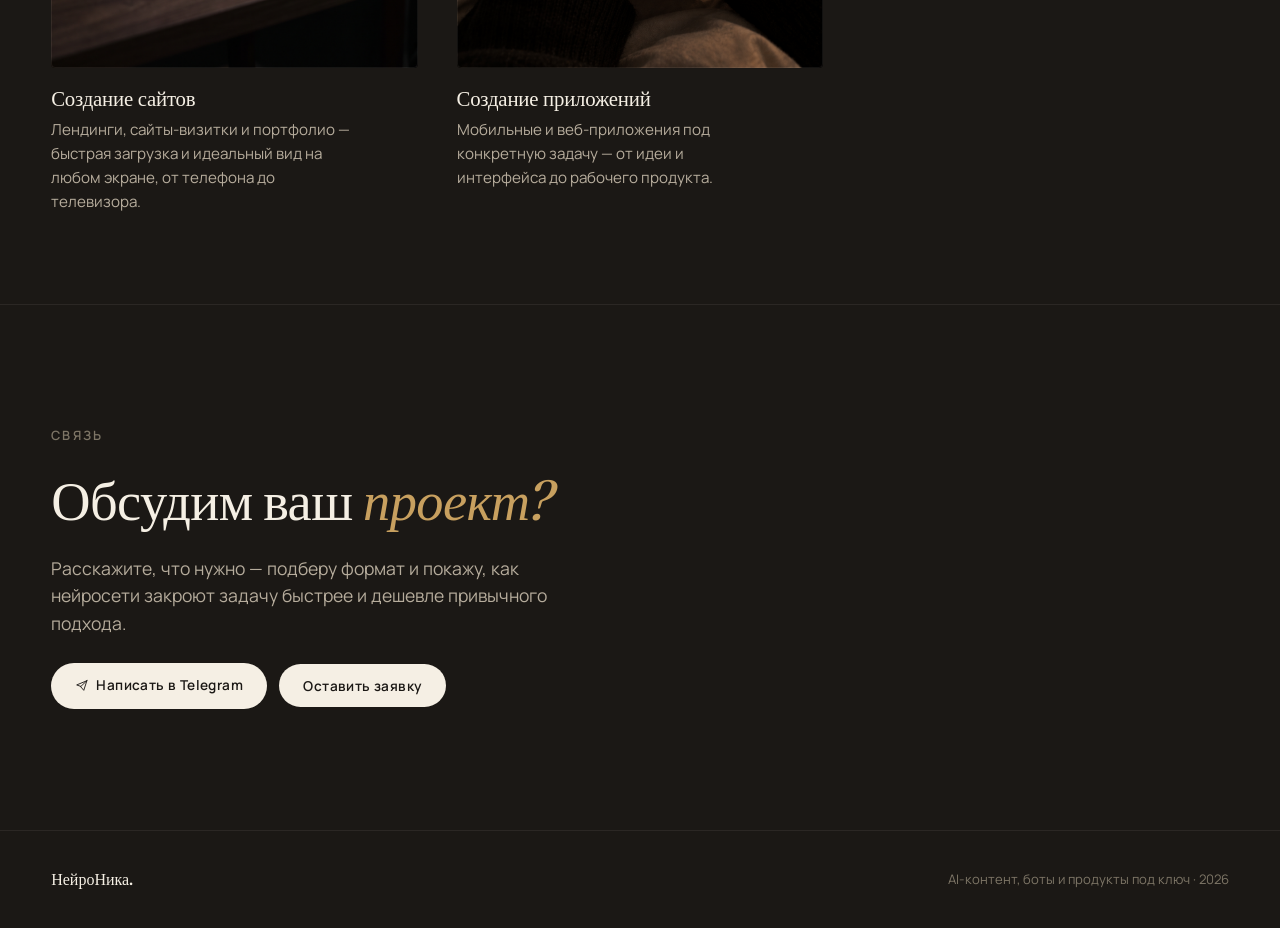
==== commit 507a9ded: "Подтверждение сайта для Google Search Console" ====
--- a/index.html
+++ b/index.html
@@ -13,6 +13,7 @@
   <meta property="og:locale" content="ru_RU">
   <meta property="og:url" content="https://neironika-ai-studio.ru/">
   <meta name="yandex-verification" content="cb52c539e12bd5aa" />
+  <meta name="google-site-verification" content="RXQ3JHparAsJkDSCD3h-JsQyxVxNCtCM-X5djfoM0VU" />
 
   <link rel="icon" href="/favicon.ico" sizes="32x32">
   <link rel="icon" href="/assets/favicon-32.png" type="image/png" sizes="32x32">
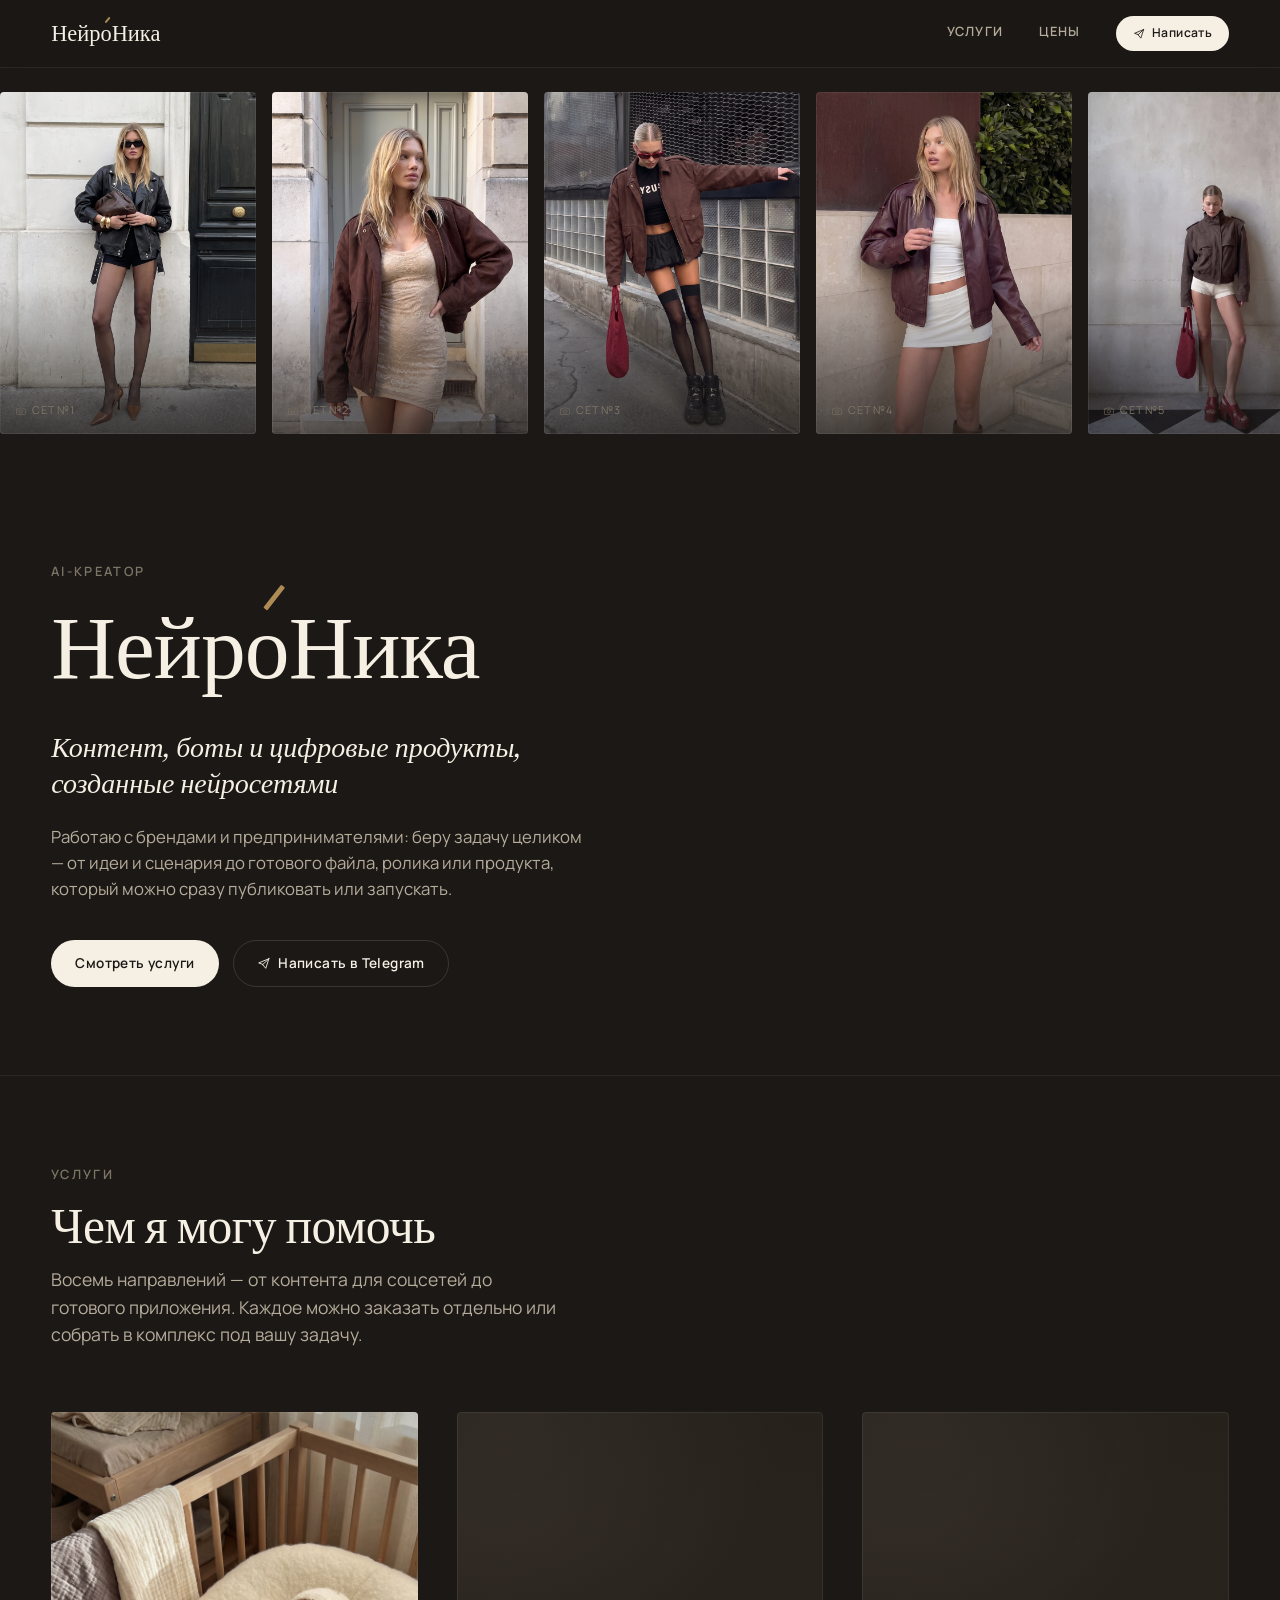
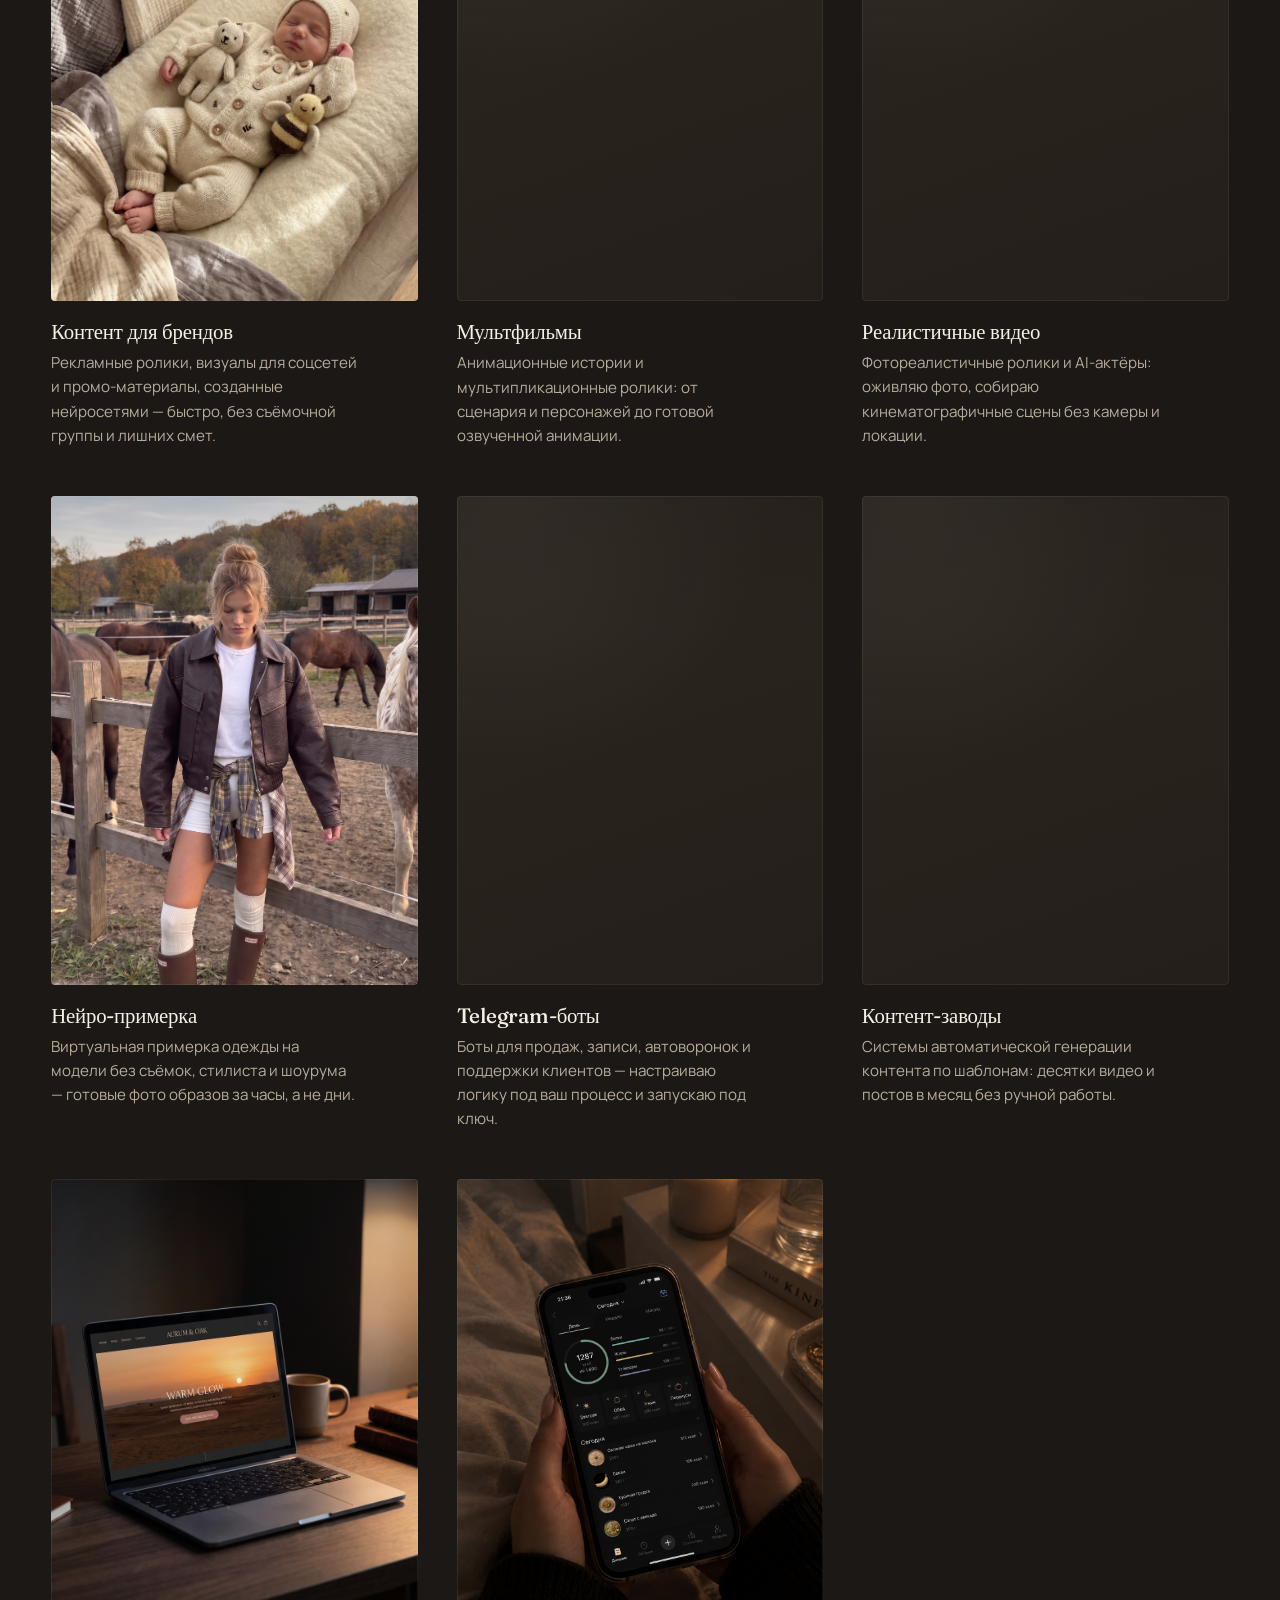
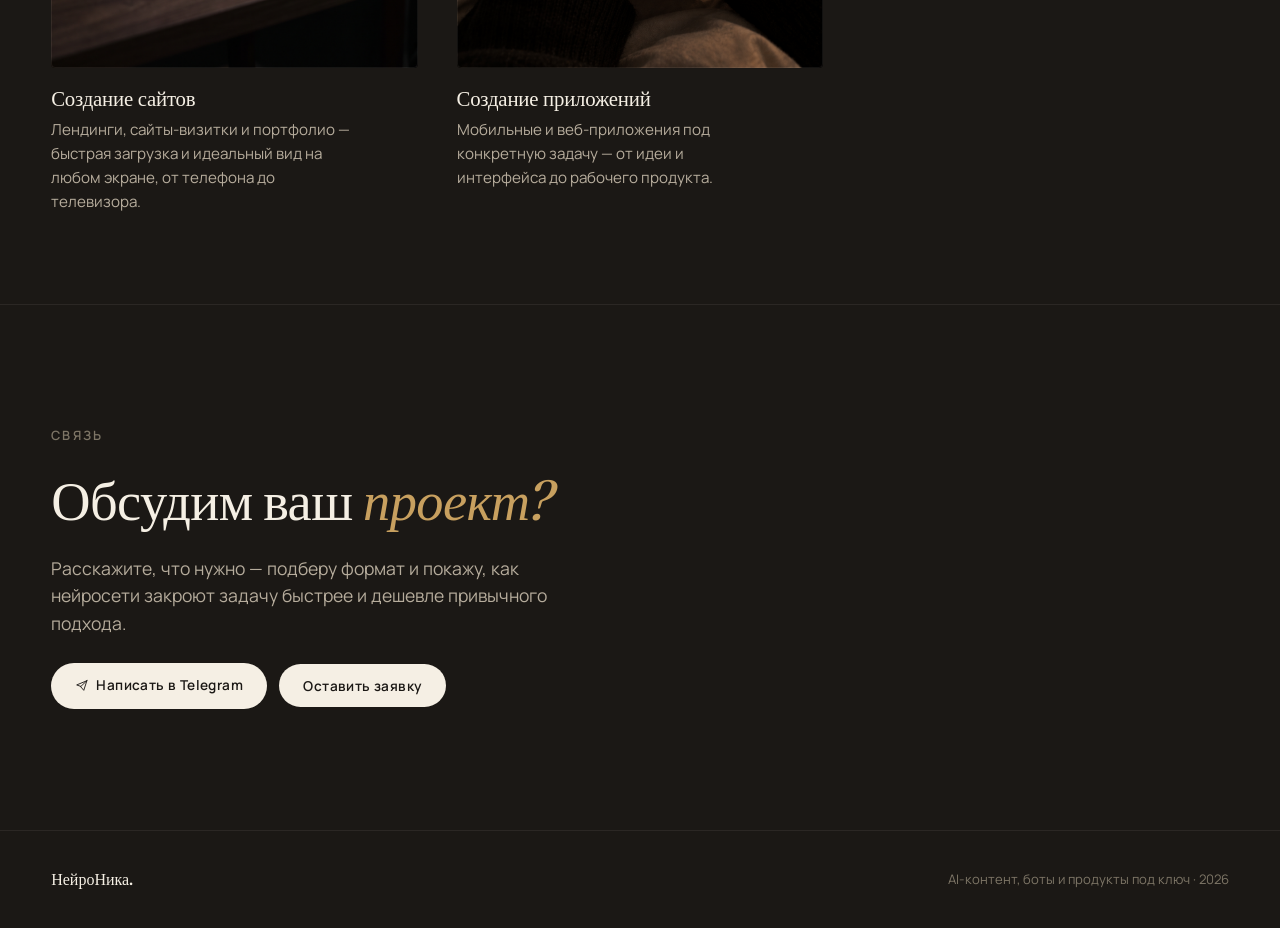
==== commit c17ad249: "Чистый URL главной: / вместо index.html" ====
--- a/index.html
+++ b/index.html
@@ -14,6 +14,7 @@
   <meta property="og:url" content="https://neironika-ai-studio.ru/">
   <meta name="yandex-verification" content="cb52c539e12bd5aa" />
   <meta name="google-site-verification" content="RXQ3JHparAsJkDSCD3h-JsQyxVxNCtCM-X5djfoM0VU" />
+  <link rel="canonical" href="https://neironika-ai-studio.ru/">
 
   <link rel="icon" href="/favicon.ico" sizes="32x32">
   <link rel="icon" href="/assets/favicon-32.png" type="image/png" sizes="32x32">
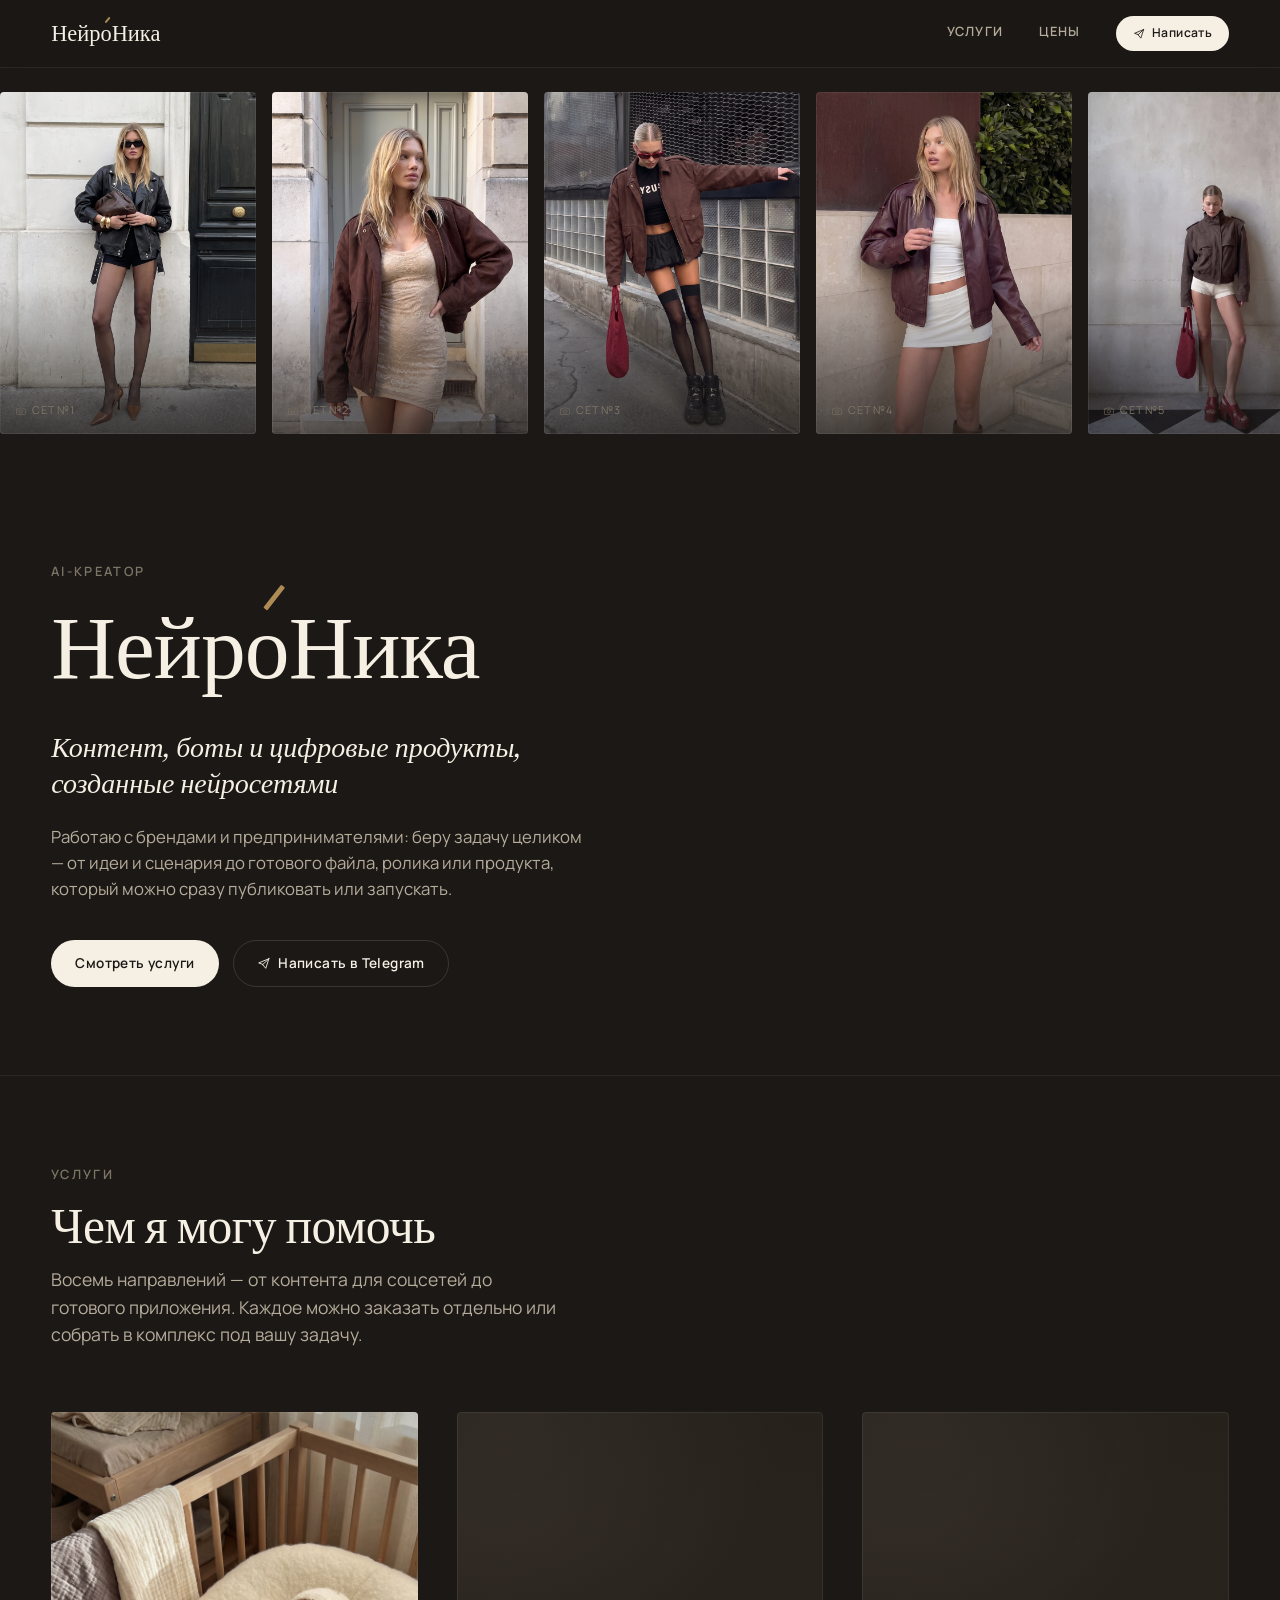
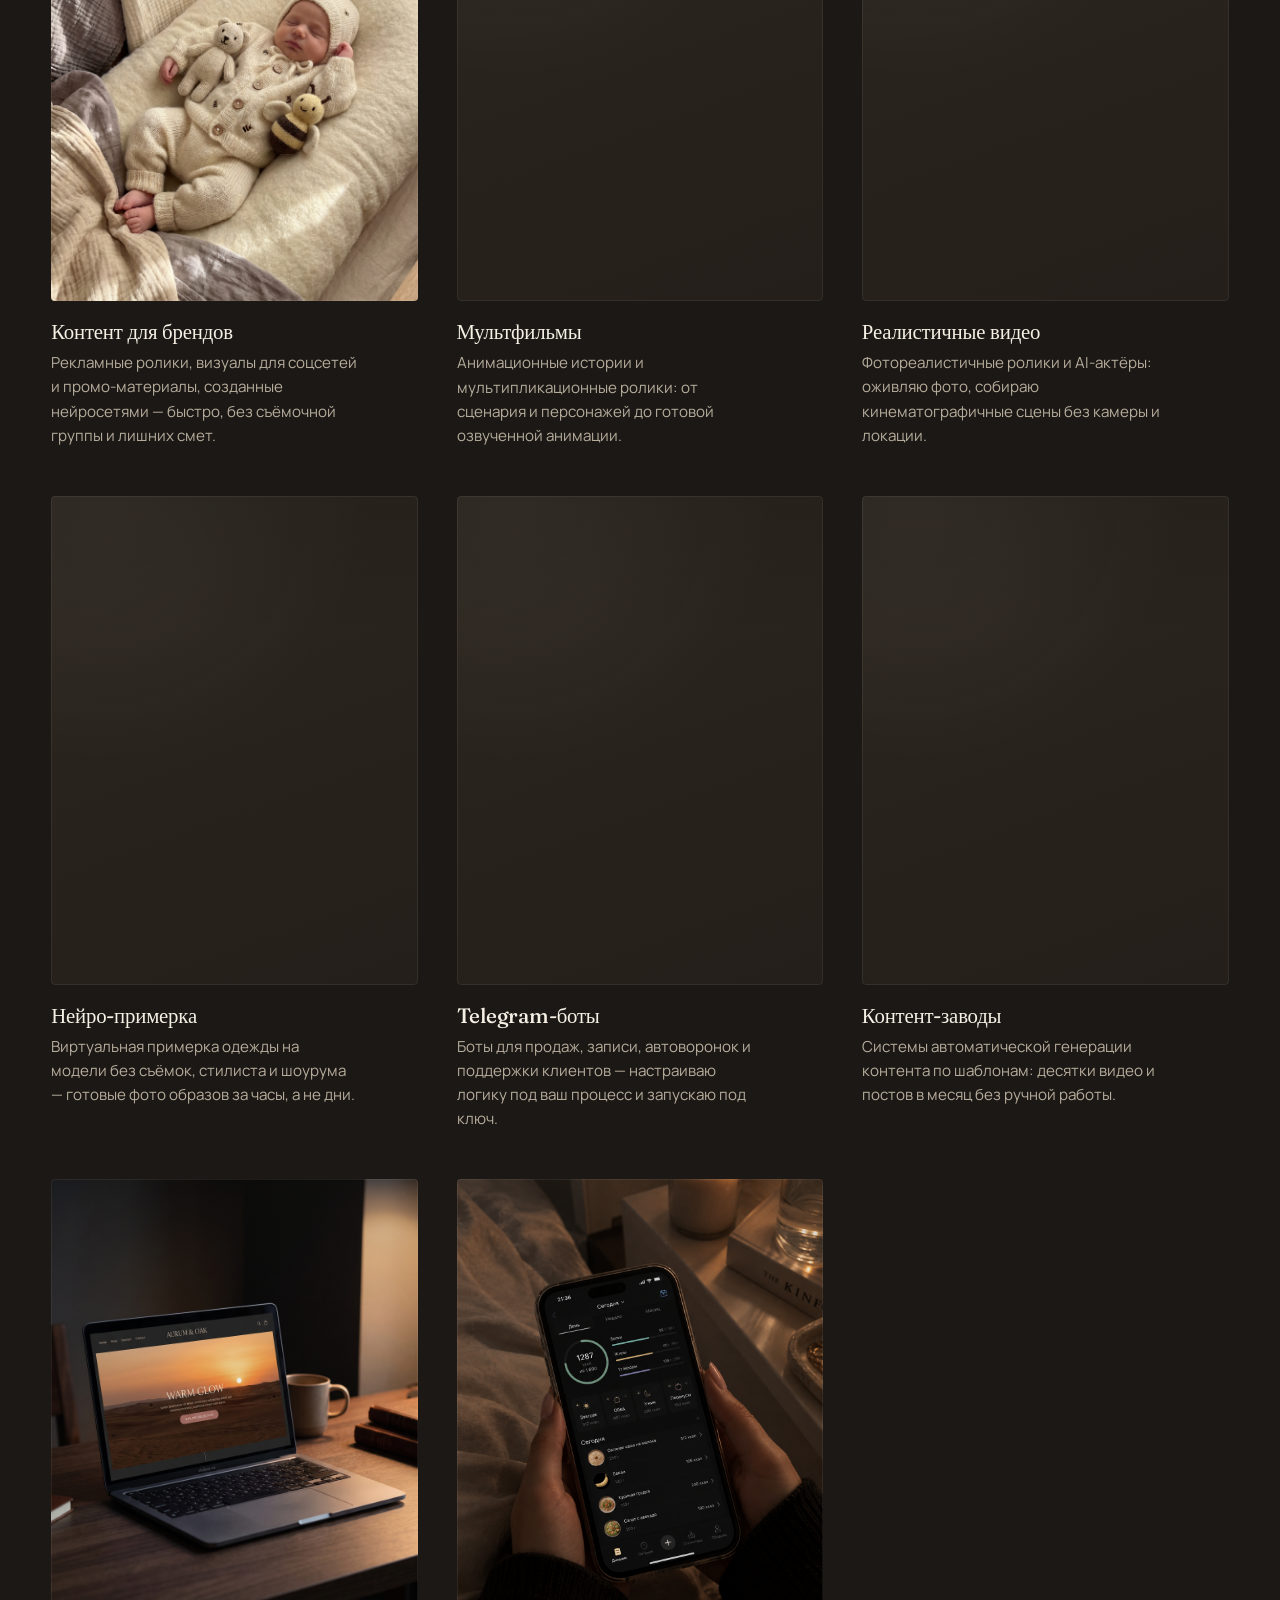
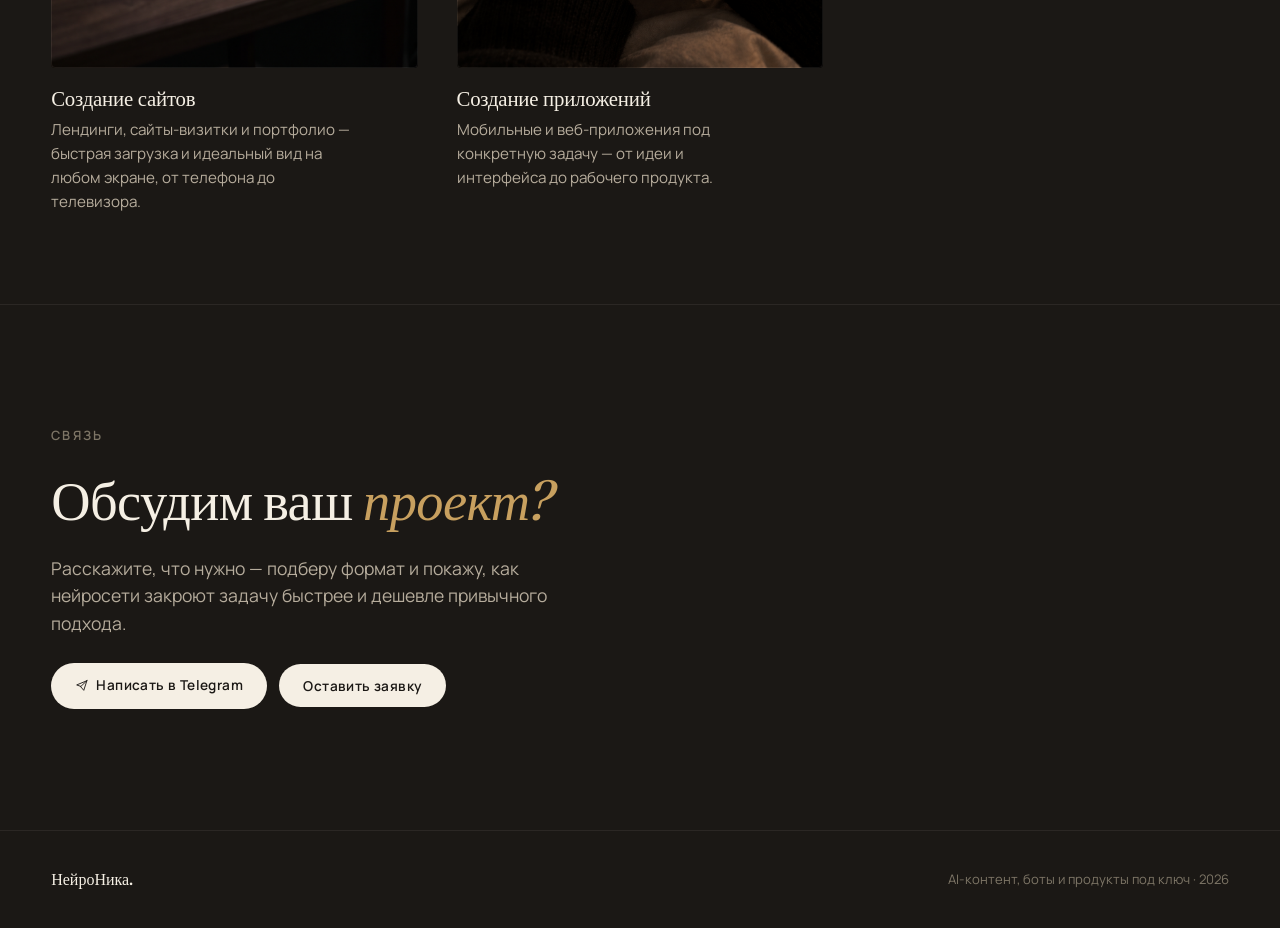
==== commit d0c0a135: "Обновить кэш скрипта формы заявки (?v=2)" ====
--- a/index.html
+++ b/index.html
@@ -203,6 +203,6 @@
     </div>
   </footer>
 
-  <script src="js/lead-form.js" defer></script>
+  <script src="js/lead-form.js?v=2" defer></script>
 </body>
 </html>
